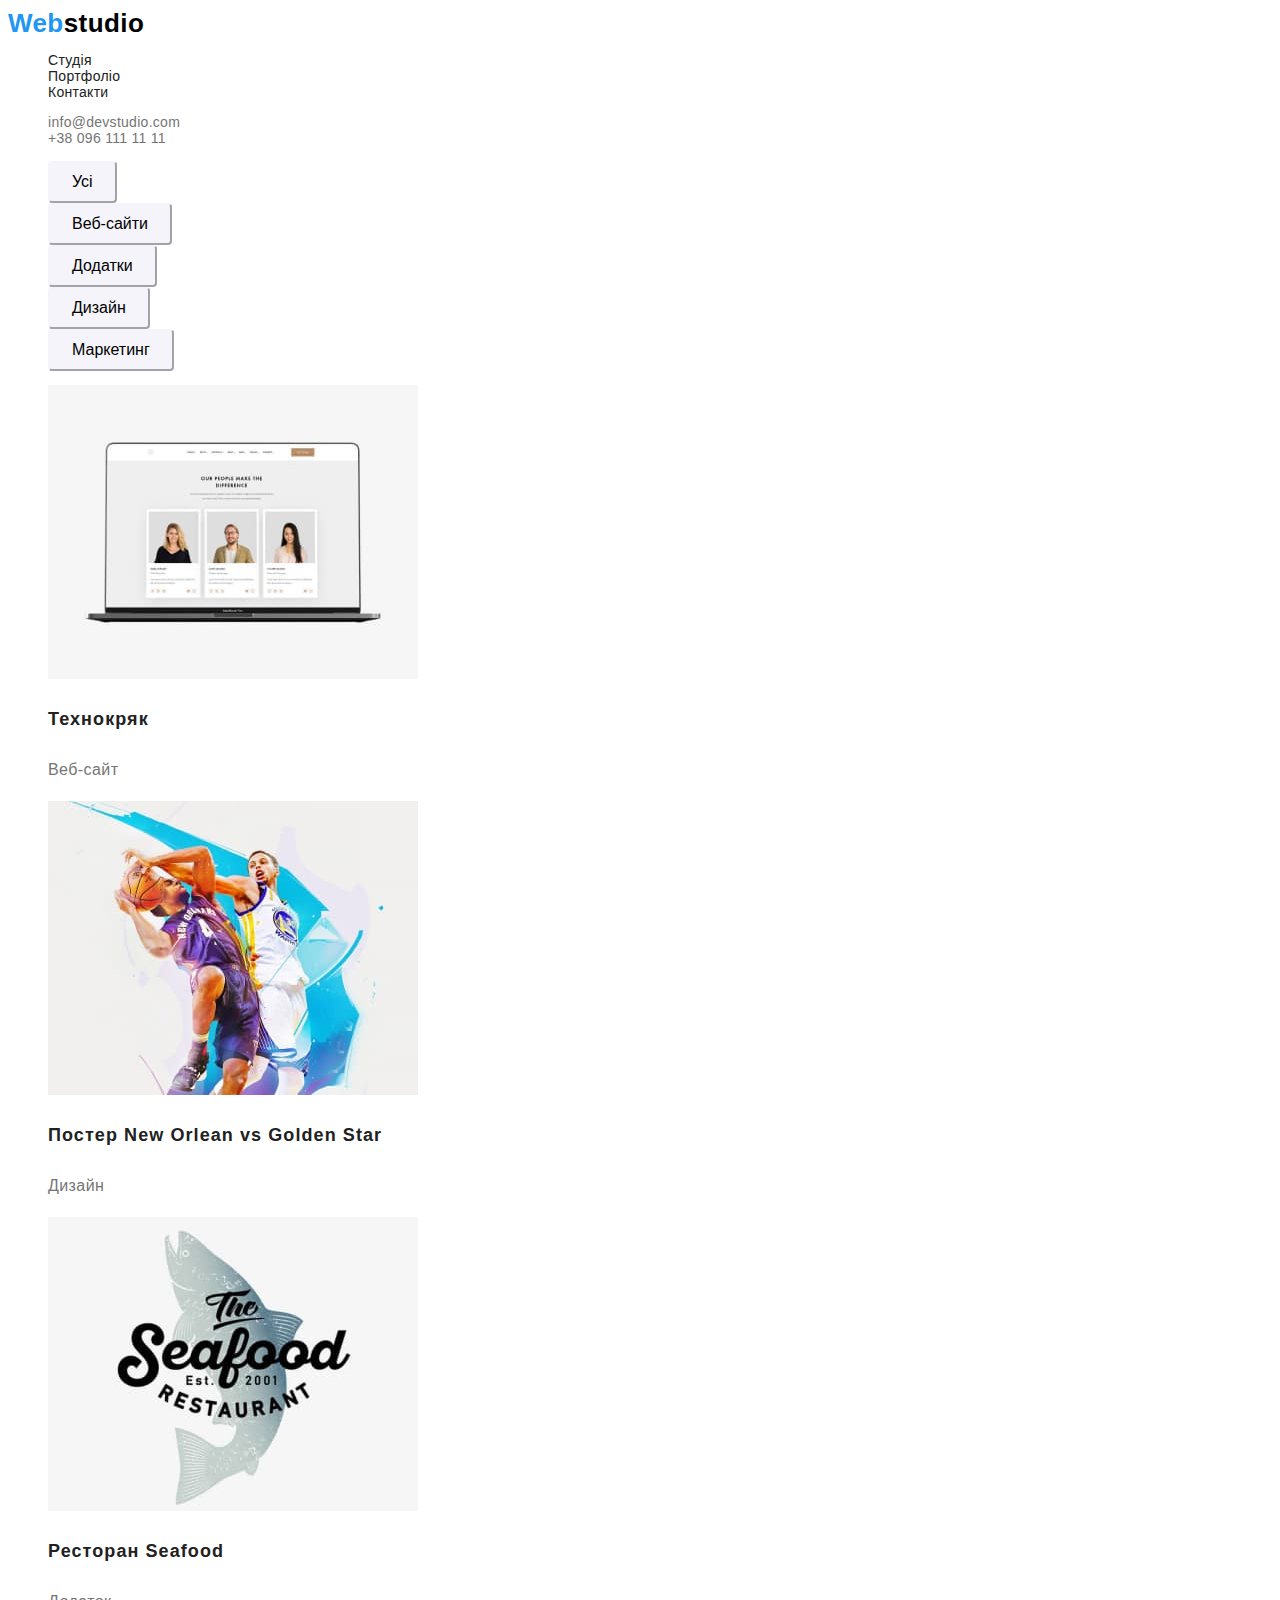
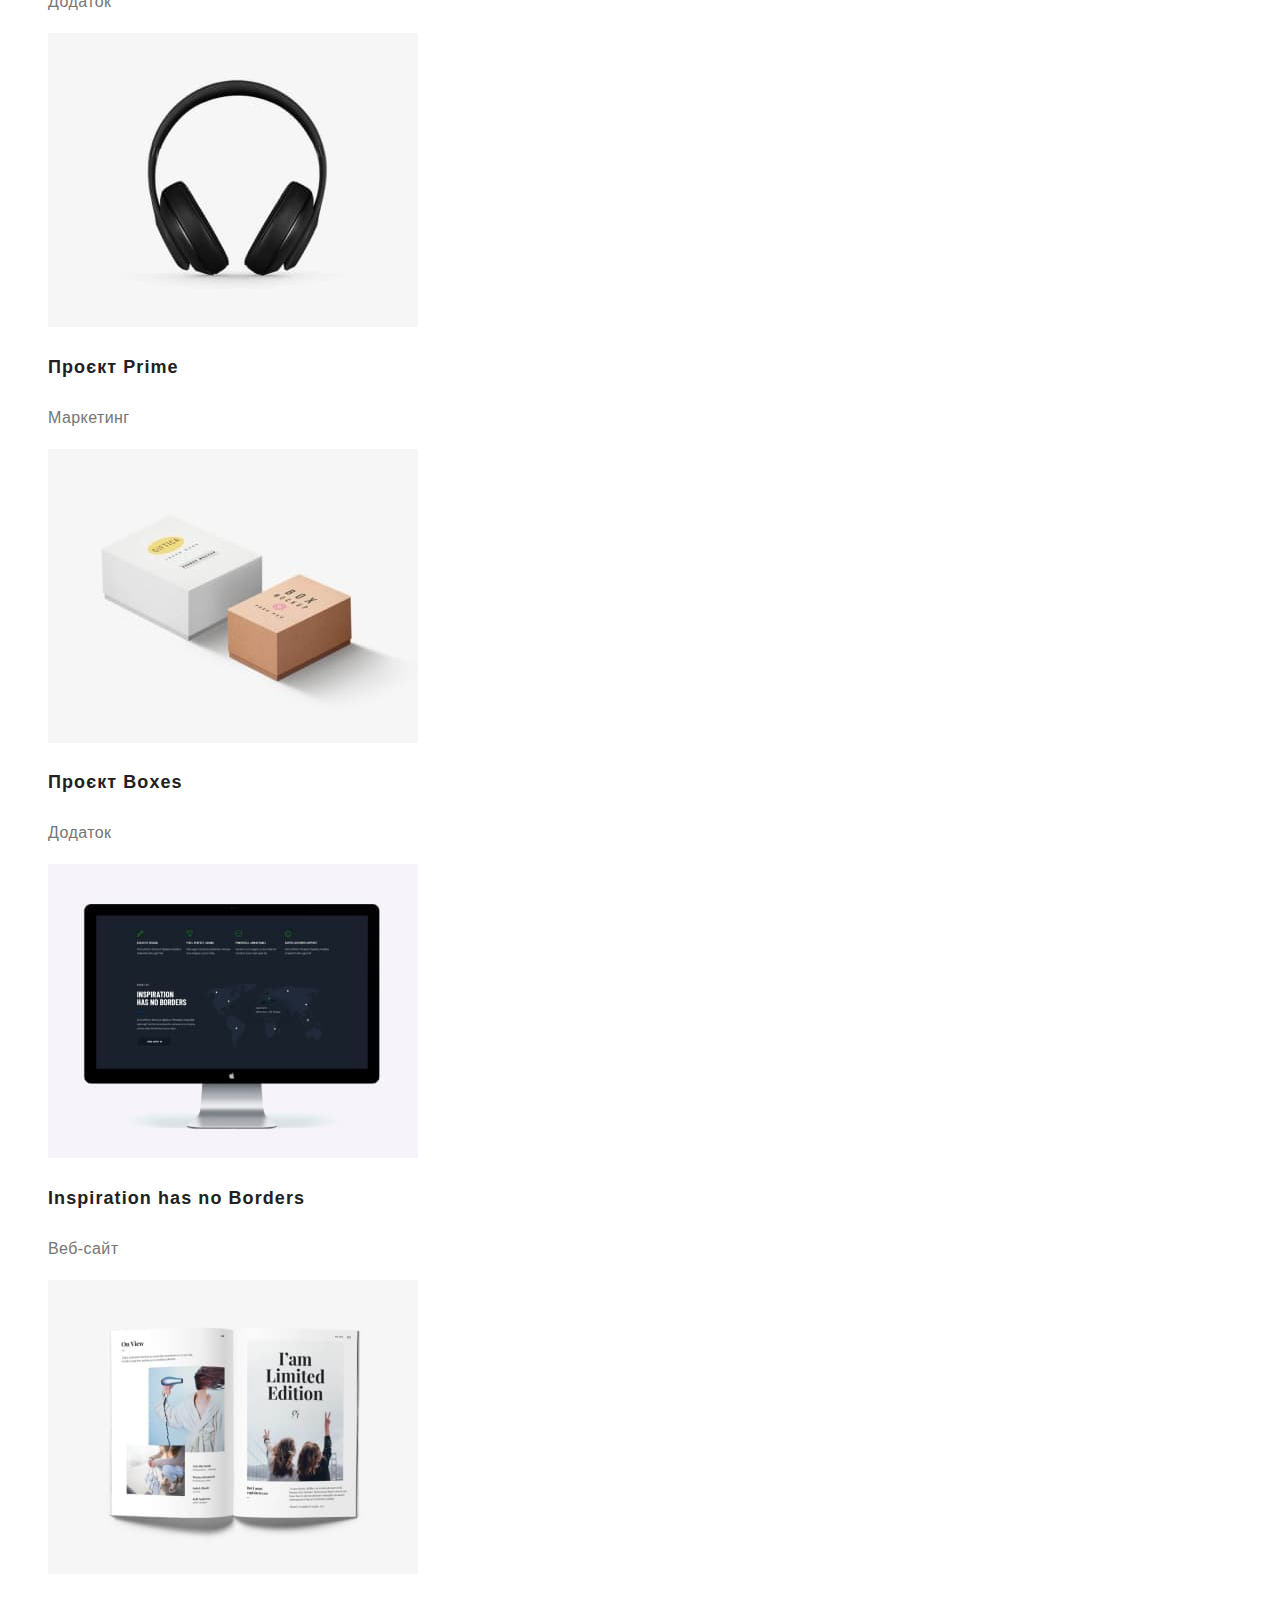
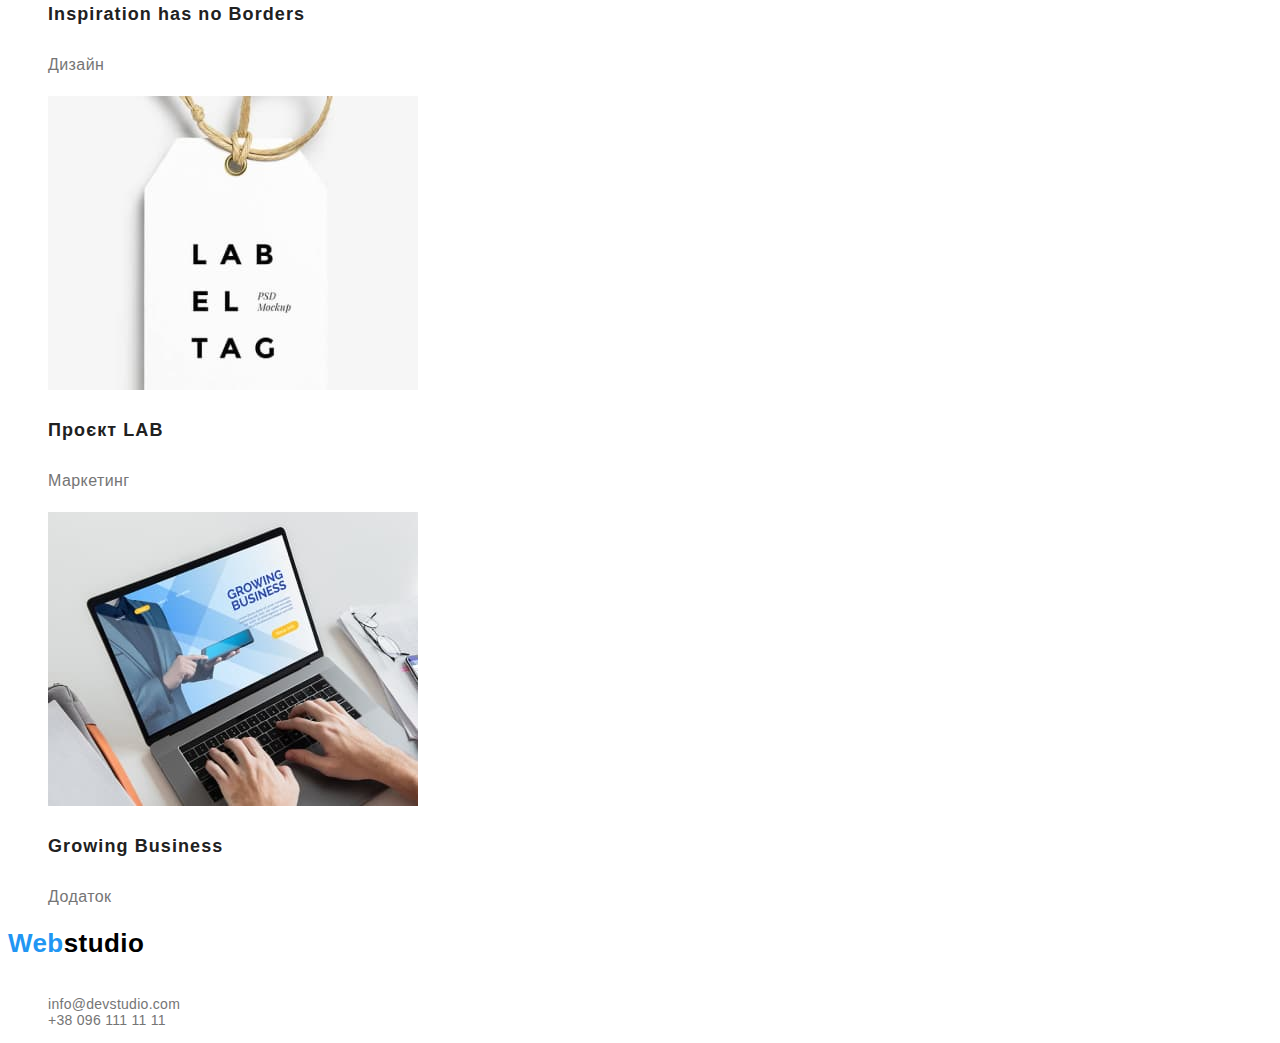
==== portfolio.html @ 286f8f5a "виправлення №2" ====
<!DOCTYPE html>
<html lang="uk">
<head>
    <meta charset="UTF-8">
    <meta http-equiv="X-UA-Compatible" content="IE=edge">
    <meta name="viewport" content="width=device-width, initial-scale=1.0">
    <link rel="preconnect" href="https://fonts.googleapis.com">
    <link rel="preconnect" href="https://fonts.gstatic.com" crossorigin>
    <link rel="stylesheet" href="./css/modern-normalize.css">
    <link rel="stylesheet" href="./css/style.css">
    <title>WebStudio</title>
</head>
<body>
        <!--шапка-->
        <header class="header">
            <nav>
                <a class="logo" href="./index.html">Web<span>studio</span></a>
            <ul>
                <li><a class="nav-link"  href="./index.html">Студія</a></li>
                <li><a class="nav-link" href="./portfolio.html">Портфоліо</a></li>
                <li><a class="nav-link" href="#">Контакти</a></li>
            </ul>
                <ul>
                    <li><a class="contact-link" href="mailto:info@devstudio.com">info@devstudio.com</a></li>
                    <li><a class="contact-link" href="tel:+380961111111">+38 096 111 11 11</a></li> 
                </ul>
            </nav>
        </header>
        <!--основна частина-->
        <main>
            <section>
                <h2 style="display: none">кнопки</h2>
                <ul>
                    <li> <button class="item-btn total-but" type="button">Усі</button></li>
                    <li> <button class="item-btn" type="button">Веб-сайти</button></li>
                    <li> <button class="item-btn" type="button">Додатки</button></li>
                    <li> <button class="item-btn" type="button">Дизайн</button></li>
                    <li> <button class="item-btn" type="button">Маркетинг</button></li>
                </ul>
            </section>   
            <section>
                <h2 style="display: none">проекти</h2>
                <ul>                
                    <li><img src="./images/img-technokrak.jpg" alt="включений ноутбук" width="370">
                        <h3 class="project-title">Технокряк</h3>
                        <p class="project-type">Веб-сайт</p>
                    </li>
                        
                    <li><img src="./images/img-poster_NO.jpg" alt="гра в басткетбол" width="370">
                        <h3 class="project-title">Постер New Orlean vs Golden Star</h3>
                        <p class="project-type">Дизайн</p>
                    </li>
    
                    <li><img src="./images/img-seafood.jpg" alt="логотип з рибою" width="370">
                        <h3 class="project-title">Ресторан Seafood</h3>
                        <p class="project-type">Додаток</p>
                    </li>
    
                    <li><img src="./images/img-prime.jpg" alt="фото навушників" width="370">
                        <h3 class="project-title">Проєкт Prime</h3>
                        <p class="project-type">Маркетинг</p>
                    </li>

                    <li><img src="./images/img-boxes.jpg" alt="картонні коробочки" width="370">
                        <h3 class="project-title">Проєкт Boxes</h3>
                        <p class="project-type">Додаток</p>
                    </li>
                    <li><img src="./images/img-inspiration.jpg" alt="монітор" width="370">
                        <h3 class="project-title">Inspiration has no Borders</h3>
                        <p class="project-type">Веб-сайт</p>
                    </li>
                    <li><img src="./images/img-limited_edition.jpg" alt="відкрита книга" width="370">
                        <h3 class="project-title">Inspiration has no Borders</h3>
                        <p class="project-type">Дизайн</p>
                    </li>
                    <li><img src="./images/img-LAB.jpg" alt="бейджік-бірка" width="370">
                        <h3 class="project-title">Проєкт LAB</h3>
                        <p class="project-type">Маркетинг</p>
                    </li>
                    <li><img src="./images/img-growing_business.jpg" alt="робота на ноутбукі" width="370">
                        <h3 class="project-title">Growing Business</h3>
                        <p class="project-type">Додаток</p>
                    </li>
                </ul>
            </section>
        </main>
        <!--футер-->
        <footer>
            <a class="logo" href="./index.html">Web<span>studio</span></a>
            <address class="address">м. Київ, пр-т Лесі Українки, 26</address>
            <ul>
                <li><a class="contact-link" href="mailto:info@devstudio.com">info@devstudio.com</a></li>
                <li><a class="contact-link" href="tel:+380961111111">+38 096 111 11 11</a></li>
            </ul>
            
        </footer>
</body>
</html>
---- css/style.css ----
:root {
    --main-color: #212121;
    --second-color: #ffffff;
    --one-color: #000000;
    --two-color:  #757575;
    --three-color: #F5F4FA;
    --main-btn-color: #2196F3;
} 

body {
    font-family: 'Roboto', sans-serif;
    font-style: normal;
    font-weight: 400;
    font-size: 14px;
    line-height: 1.14;
    color: var(--main-color);
    background-color: var(--second-color);
    letter-spacing: 0.03em;
}
  
a {
    text-decoration: none;
    color:inherit;
}
  
ul {
    list-style: none;
}
  
  
button {
    cursor: pointer;
}



.logo {
    font-family: 'Raleway', sans-serif;
    font-weight: 700;
    font-size: 26px;
    line-height: 1.19;
    color: var(--main-btn-color);
}

.logo > span {
    color: var(--one-color);
}
  
.nav-link {
    font-weight: 500;
    letter-spacing: 0.02em;
}
.nav-link:hover {
    color: var(--main-btn-color);
}


.contact-link {
    font-weight: 500;
    letter-spacing: 0.02em;
    color: var(--two-color);
}

.contact-link:hover, .contact-link:focus {
    color: var(--main-btn-color);
}

.hero-title {
    font-weight: 900;
    font-size: 44px;
    line-height: 1.36;
    text-align: center;
    letter-spacing: 0.06em;
    text-transform: uppercase;
    color: var(--second-color);
}

.hero-button {
    font-weight: 700;
    line-height: 2.14;
    letter-spacing: 0.06em;
    color: var(--second-color);
    border-color: var(--main-btn-color);
    padding: 10px 32px;
    background-color: var(--main-btn-color);
    box-shadow: 0px 4px 4px rgba(0, 0, 0, 0.15);
    border-radius: 4px;
}

.hero-button:hover, .hero-button:focus  {
    color: var(--main-btn-color);
    background-color:  var(--second-color);
    border-color: var(--main-btn-color);
}

.hero-button:active  {
    color: var(--main-btn-color);
    background-color: var(--second-color);
    border-color: var(--main-btn-color);
}


.work-title {
    font-size: 14px;
    font-weight: 700;
    text-transform: uppercase;
}

.work-text {
    line-height: 1.71;
    color: var(--two-color);
}

.team-title {
    font-weight: 700;
    font-size: 36px;
    line-height: 1.17;
}

.team-name {
    font-weight: 500;
    font-size: 16px;
    line-height: 1.19;
}
.team-position {
    font-size: 16px;
    line-height: 1.19;
    color: var(--two-color);
}

.address {
    line-height: 1.71;
    color: var(--second-color);
}


.item-btn {
    padding: 6px 22px;
    font-weight: 500;
    font-size: 16px;
    line-height: 1.625;
    background-color: var(--three-color);
    border-color: var(--three-color);
    border-radius: 4px;
}

.total-btn {
    padding: 6px 25px;
}


.item-btn:hover, .item-btn:focus {
    color: var(--second-color);
    background-color: var(--main-btn-color);
    border-color: var(--main-btn-color);
    box-shadow: 0px 3px 1px rgba(0, 0, 0, 0.1), 0px 1px 2px rgba(0, 0, 0, 0.08), 0px 2px 2px rgba(0, 0, 0, 0.12);
}

.project-title {
    font-weight: 700;
    font-size: 18px;
    line-height: 2;
    letter-spacing: 0.06em;
}

.project-type {
    font-size: 16px;
    line-height: 1.875;
    color: var(--two-color);
}
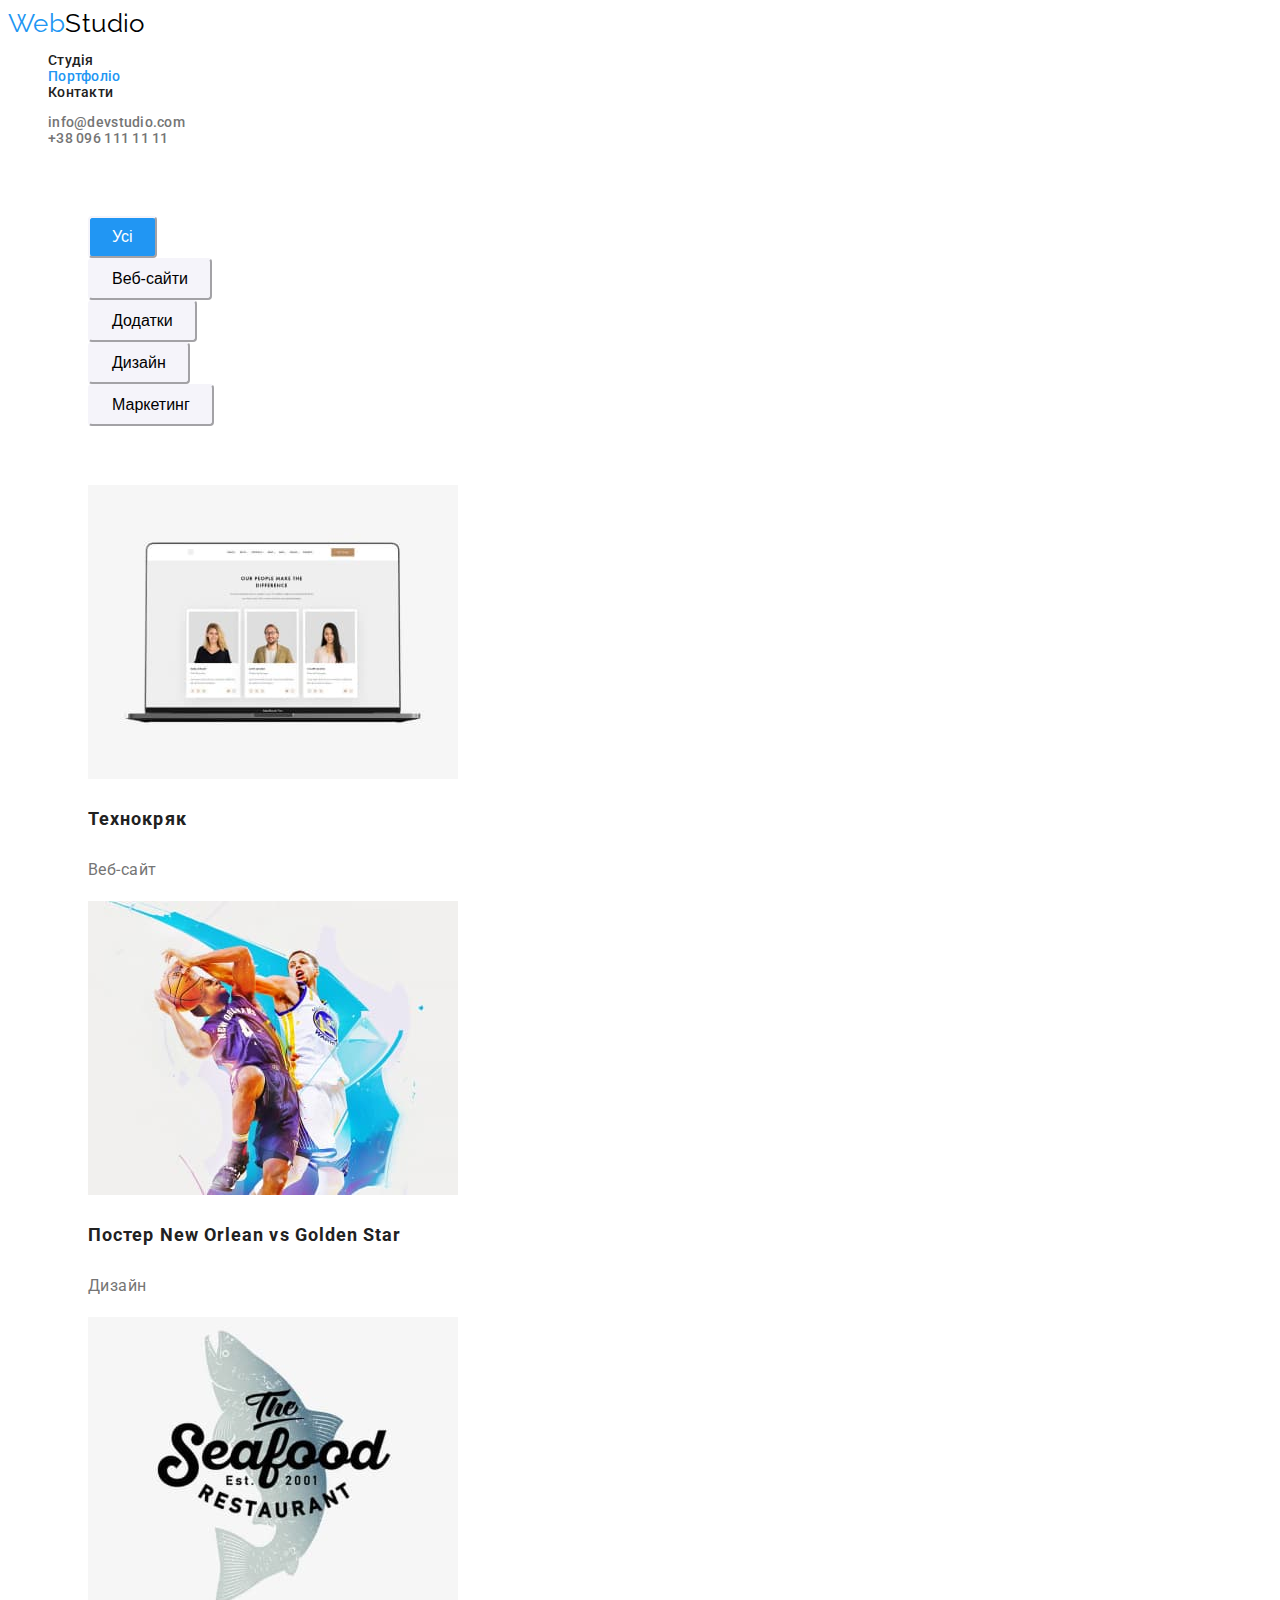
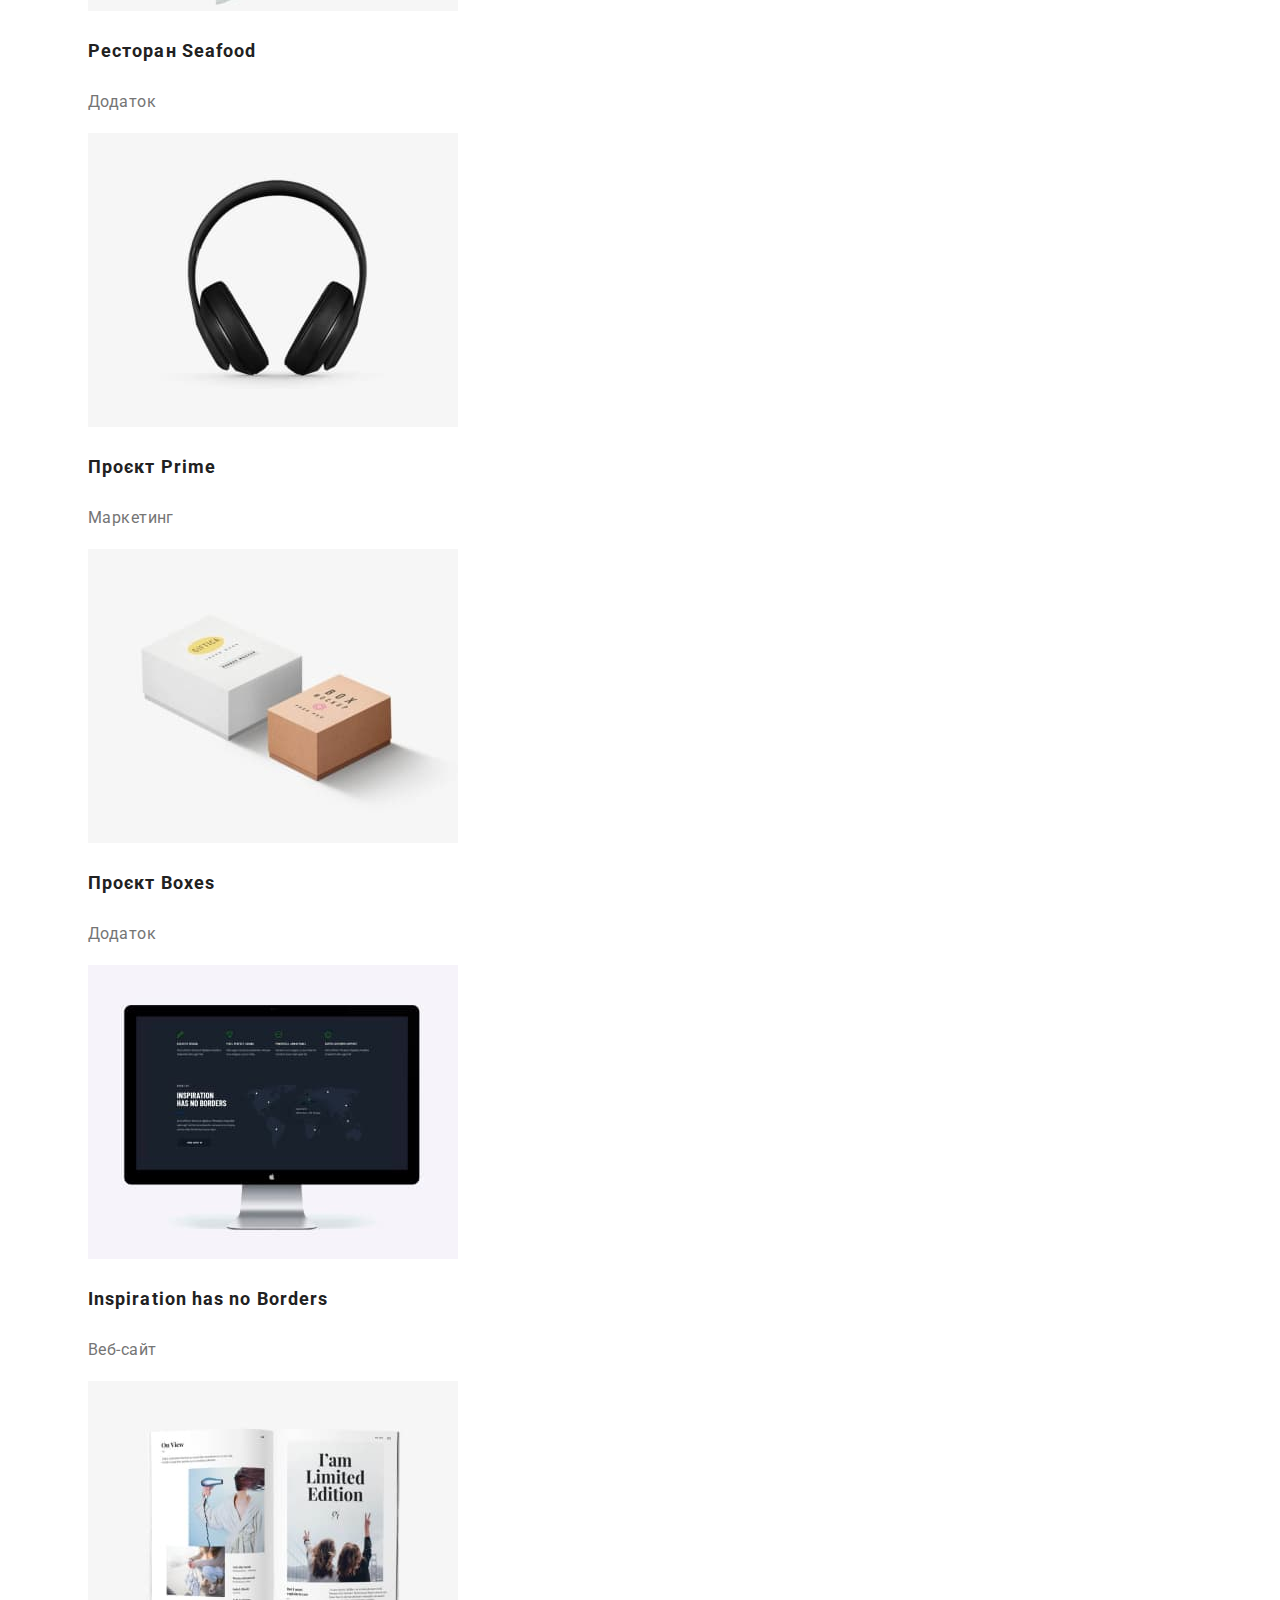
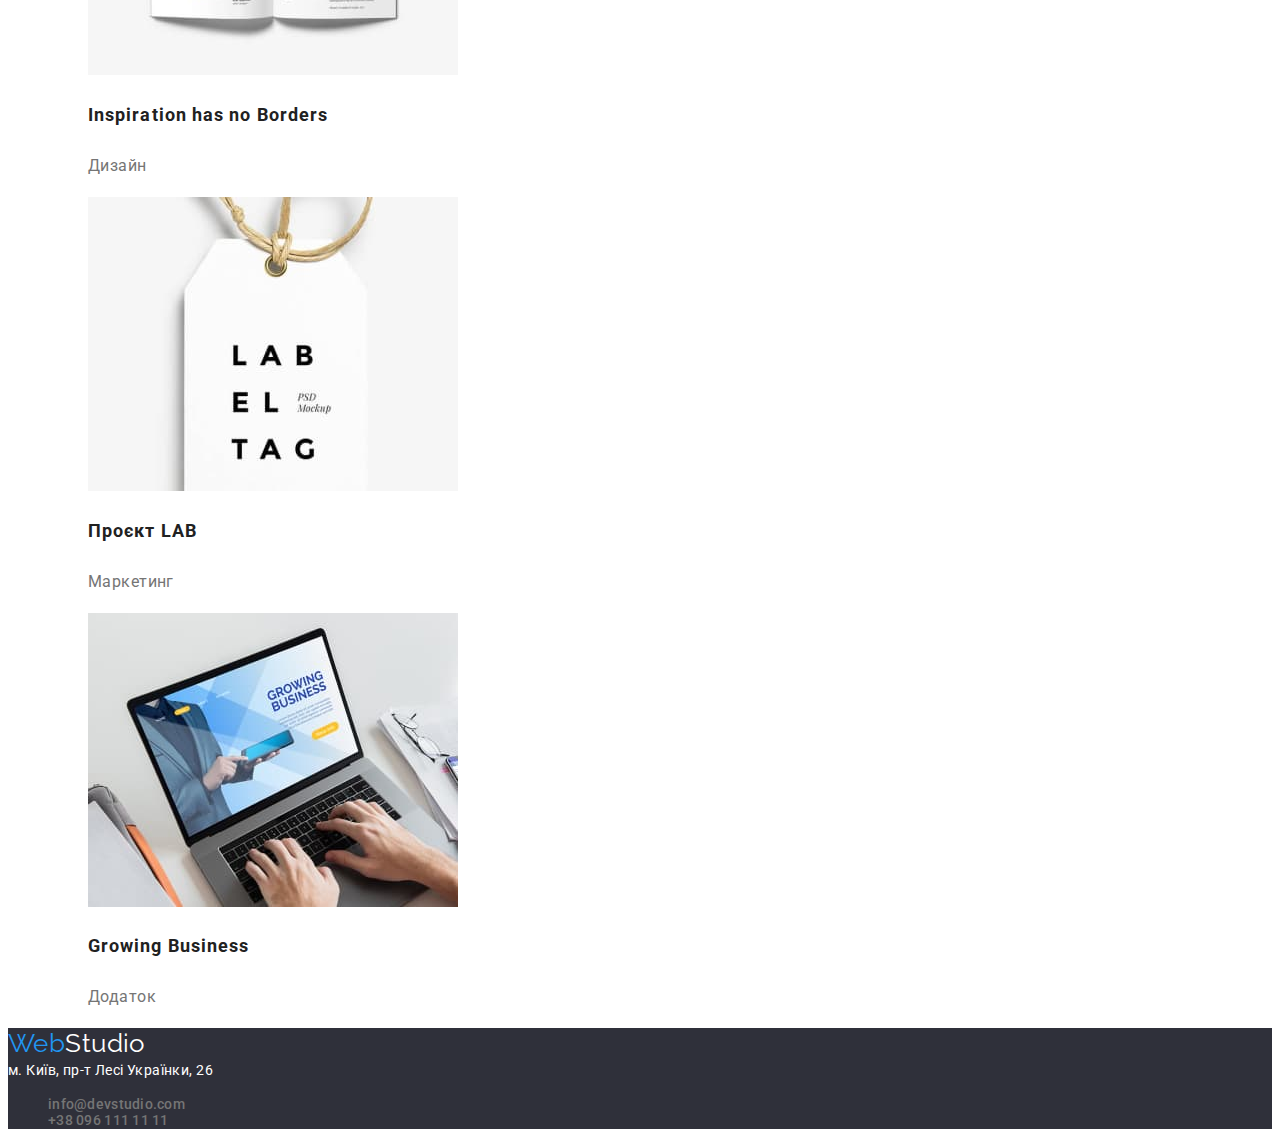
==== commit a1a952d7: "Склонуй репозиторій і скопіюй  файли попередні." ====
--- a/portfolio.html
+++ b/portfolio.html
@@ -4,9 +4,7 @@
     <meta charset="UTF-8">
     <meta http-equiv="X-UA-Compatible" content="IE=edge">
     <meta name="viewport" content="width=device-width, initial-scale=1.0">
-    <link rel="preconnect" href="https://fonts.googleapis.com">
-    <link rel="preconnect" href="https://fonts.gstatic.com" crossorigin>
-    <link rel="stylesheet" href="./css/modern-normalize.css">
+    <link href="https://fonts.googleapis.com/css2?family=Raleway:wght@700&family=Roboto:wght@400;500;700;900&display=swap" rel="stylesheet">
     <link rel="stylesheet" href="./css/style.css">
     <title>WebStudio</title>
 </head>
@@ -14,10 +12,10 @@
         <!--шапка-->
         <header class="header">
             <nav>
-                <a class="logo" href="./index.html">Web<span>studio</span></a>
+                <a class="logo" href="./index.html">Web<span>Studio</span></a>
             <ul>
                 <li><a class="nav-link"  href="./index.html">Студія</a></li>
-                <li><a class="nav-link" href="./portfolio.html">Портфоліо</a></li>
+                <li><a class="nav-link current" href="./portfolio.html">Портфоліо</a></li>
                 <li><a class="nav-link" href="#">Контакти</a></li>
             </ul>
                 <ul>
@@ -28,65 +26,74 @@
         </header>
         <!--основна частина-->
         <main>
-            <section>
-                <h2 style="display: none">кнопки</h2>
+            <section class="">
                 <ul>
-                    <li> <button class="item-btn total-but" type="button">Усі</button></li>
-                    <li> <button class="item-btn" type="button">Веб-сайти</button></li>
-                    <li> <button class="item-btn" type="button">Додатки</button></li>
-                    <li> <button class="item-btn" type="button">Дизайн</button></li>
-                    <li> <button class="item-btn" type="button">Маркетинг</button></li>
+                    <li>
+                        <h1 class="visually-hidden">кнопки</h1>
+                        <ul>
+                            <li> <button class="item-btn total-but current-btn"  type="button">Усі</button></li>
+                            <li> <button class="item-btn" type="button">Веб-сайти</button></li>
+                            <li> <button class="item-btn" type="button">Додатки</button></li>
+                            <li> <button class="item-btn" type="button">Дизайн</button></li>
+                            <li> <button class="item-btn" type="button">Маркетинг</button></li>
+                        </ul>
+                    </li>
+                    <li>
+                        <h2 class="visually-hidden">проекти</h2>
+                        <ul>                
+                            <li><img src="./images/img-technokrak.jpg" alt="включений ноутбук" width="370">
+                                <h3 class="project-title">Технокряк</h3>
+                                <p class="project-type">Веб-сайт</p>
+                            </li>
+                                
+                            <li><img src="./images/img-poster_NO.jpg" alt="гра в басткетбол" width="370">
+                                <h3 class="project-title">Постер New Orlean vs Golden Star</h3>
+                                <p class="project-type">Дизайн</p>
+                            </li>
+            
+                            <li><img src="./images/img-seafood.jpg" alt="логотип з рибою" width="370">
+                                <h3 class="project-title">Ресторан Seafood</h3>
+                                <p class="project-type">Додаток</p>
+                            </li>
+            
+                            <li><img src="./images/img-prime.jpg" alt="фото навушників" width="370">
+                                <h3 class="project-title">Проєкт Prime</h3>
+                                <p class="project-type">Маркетинг</p>
+                            </li>
+
+                            <li><img src="./images/img-boxes.jpg" alt="картонні коробочки" width="370">
+                                <h3 class="project-title">Проєкт Boxes</h3>
+                                <p class="project-type">Додаток</p>
+                            </li>
+                            <li><img src="./images/img-inspiration.jpg" alt="монітор" width="370">
+                                <h3 class="project-title">Inspiration has no Borders</h3>
+                                <p class="project-type">Веб-сайт</p>
+                            </li>
+                            <li><img src="./images/img-limited_edition.jpg" alt="відкрита книга" width="370">
+                                <h3 class="project-title">Inspiration has no Borders</h3>
+                                <p class="project-type">Дизайн</p>
+                            </li>
+                            <li><img src="./images/img-LAB.jpg" alt="бейджік-бірка" width="370">
+                                <h3 class="project-title">Проєкт LAB</h3>
+                                <p class="project-type">Маркетинг</p>
+                            </li>
+                            <li><img src="./images/img-growing_business.jpg" alt="робота на ноутбукі" width="370">
+                                <h3 class="project-title">Growing Business</h3>
+                                <p class="project-type">Додаток</p>
+                            </li>
+                        </ul>
+                    </li>
                 </ul>
+                
+                
             </section>   
             <section>
-                <h2 style="display: none">проекти</h2>
-                <ul>                
-                    <li><img src="./images/img-technokrak.jpg" alt="включений ноутбук" width="370">
-                        <h3 class="project-title">Технокряк</h3>
-                        <p class="project-type">Веб-сайт</p>
-                    </li>
-                        
-                    <li><img src="./images/img-poster_NO.jpg" alt="гра в басткетбол" width="370">
-                        <h3 class="project-title">Постер New Orlean vs Golden Star</h3>
-                        <p class="project-type">Дизайн</p>
-                    </li>
-    
-                    <li><img src="./images/img-seafood.jpg" alt="логотип з рибою" width="370">
-                        <h3 class="project-title">Ресторан Seafood</h3>
-                        <p class="project-type">Додаток</p>
-                    </li>
-    
-                    <li><img src="./images/img-prime.jpg" alt="фото навушників" width="370">
-                        <h3 class="project-title">Проєкт Prime</h3>
-                        <p class="project-type">Маркетинг</p>
-                    </li>
-
-                    <li><img src="./images/img-boxes.jpg" alt="картонні коробочки" width="370">
-                        <h3 class="project-title">Проєкт Boxes</h3>
-                        <p class="project-type">Додаток</p>
-                    </li>
-                    <li><img src="./images/img-inspiration.jpg" alt="монітор" width="370">
-                        <h3 class="project-title">Inspiration has no Borders</h3>
-                        <p class="project-type">Веб-сайт</p>
-                    </li>
-                    <li><img src="./images/img-limited_edition.jpg" alt="відкрита книга" width="370">
-                        <h3 class="project-title">Inspiration has no Borders</h3>
-                        <p class="project-type">Дизайн</p>
-                    </li>
-                    <li><img src="./images/img-LAB.jpg" alt="бейджік-бірка" width="370">
-                        <h3 class="project-title">Проєкт LAB</h3>
-                        <p class="project-type">Маркетинг</p>
-                    </li>
-                    <li><img src="./images/img-growing_business.jpg" alt="робота на ноутбукі" width="370">
-                        <h3 class="project-title">Growing Business</h3>
-                        <p class="project-type">Додаток</p>
-                    </li>
-                </ul>
+                
             </section>
         </main>
         <!--футер-->
-        <footer>
-            <a class="logo" href="./index.html">Web<span>studio</span></a>
+        <footer class="footer">
+            <a class="logo-footer" href="./index.html">Web<span>Studio</span></a>
             <address class="address">м. Київ, пр-т Лесі Українки, 26</address>
             <ul>
                 <li><a class="contact-link" href="mailto:info@devstudio.com">info@devstudio.com</a></li>
--- a/css/style.css
+++ b/css/style.css
@@ -5,12 +5,11 @@
     --two-color:  #757575;
     --three-color: #F5F4FA;
     --main-btn-color: #2196F3;
+    --main-bg-color: #2F303A;
 } 
 
 body {
     font-family: 'Roboto', sans-serif;
-    font-style: normal;
-    font-weight: 400;
     font-size: 14px;
     line-height: 1.14;
     color: var(--main-color);
@@ -36,7 +35,6 @@
 
 .logo {
     font-family: 'Raleway', sans-serif;
-    font-weight: 700;
     font-size: 26px;
     line-height: 1.19;
     color: var(--main-btn-color);
@@ -48,6 +46,7 @@
   
 .nav-link {
     font-weight: 500;
+    line-height: 1.14;
     letter-spacing: 0.02em;
 }
 .nav-link:hover {
@@ -57,12 +56,21 @@
 
 .contact-link {
     font-weight: 500;
+    line-height: 1.14;
     letter-spacing: 0.02em;
     color: var(--two-color);
 }
 
 .contact-link:hover, .contact-link:focus {
     color: var(--main-btn-color);
+}
+
+.current {
+    color: var(--main-btn-color);
+}
+
+.hero {
+    background-color: var(--main-bg-color);
 }
 
 .hero-title {
@@ -99,10 +107,13 @@
     border-color: var(--main-btn-color);
 }
 
+.visually-hidden {
+    visibility: hidden;
+}
+
 
 .work-title {
     font-size: 14px;
-    font-weight: 700;
     text-transform: uppercase;
 }
 
@@ -111,8 +122,7 @@
     color: var(--two-color);
 }
 
-.team-title {
-    font-weight: 700;
+.section-title {
     font-size: 36px;
     line-height: 1.17;
 }
@@ -130,6 +140,7 @@
 
 .address {
     line-height: 1.71;
+    font-style: normal;
     color: var(--second-color);
 }
 
@@ -142,6 +153,11 @@
     background-color: var(--three-color);
     border-color: var(--three-color);
     border-radius: 4px;
+}
+
+.current-btn {
+    color: var(--second-color);
+    background-color: var(--main-btn-color);
 }
 
 .total-btn {
@@ -167,4 +183,19 @@
     font-size: 16px;
     line-height: 1.875;
     color: var(--two-color);
-}+}
+
+.footer {
+    background-color: var(--main-bg-color);
+}
+
+.logo-footer {
+    font-family: 'Raleway', sans-serif;
+    font-size: 26px;
+    line-height: 1.19;
+    color: var(--main-btn-color);
+}
+
+.logo-footer > span {
+    color: var(--second-color);
+}
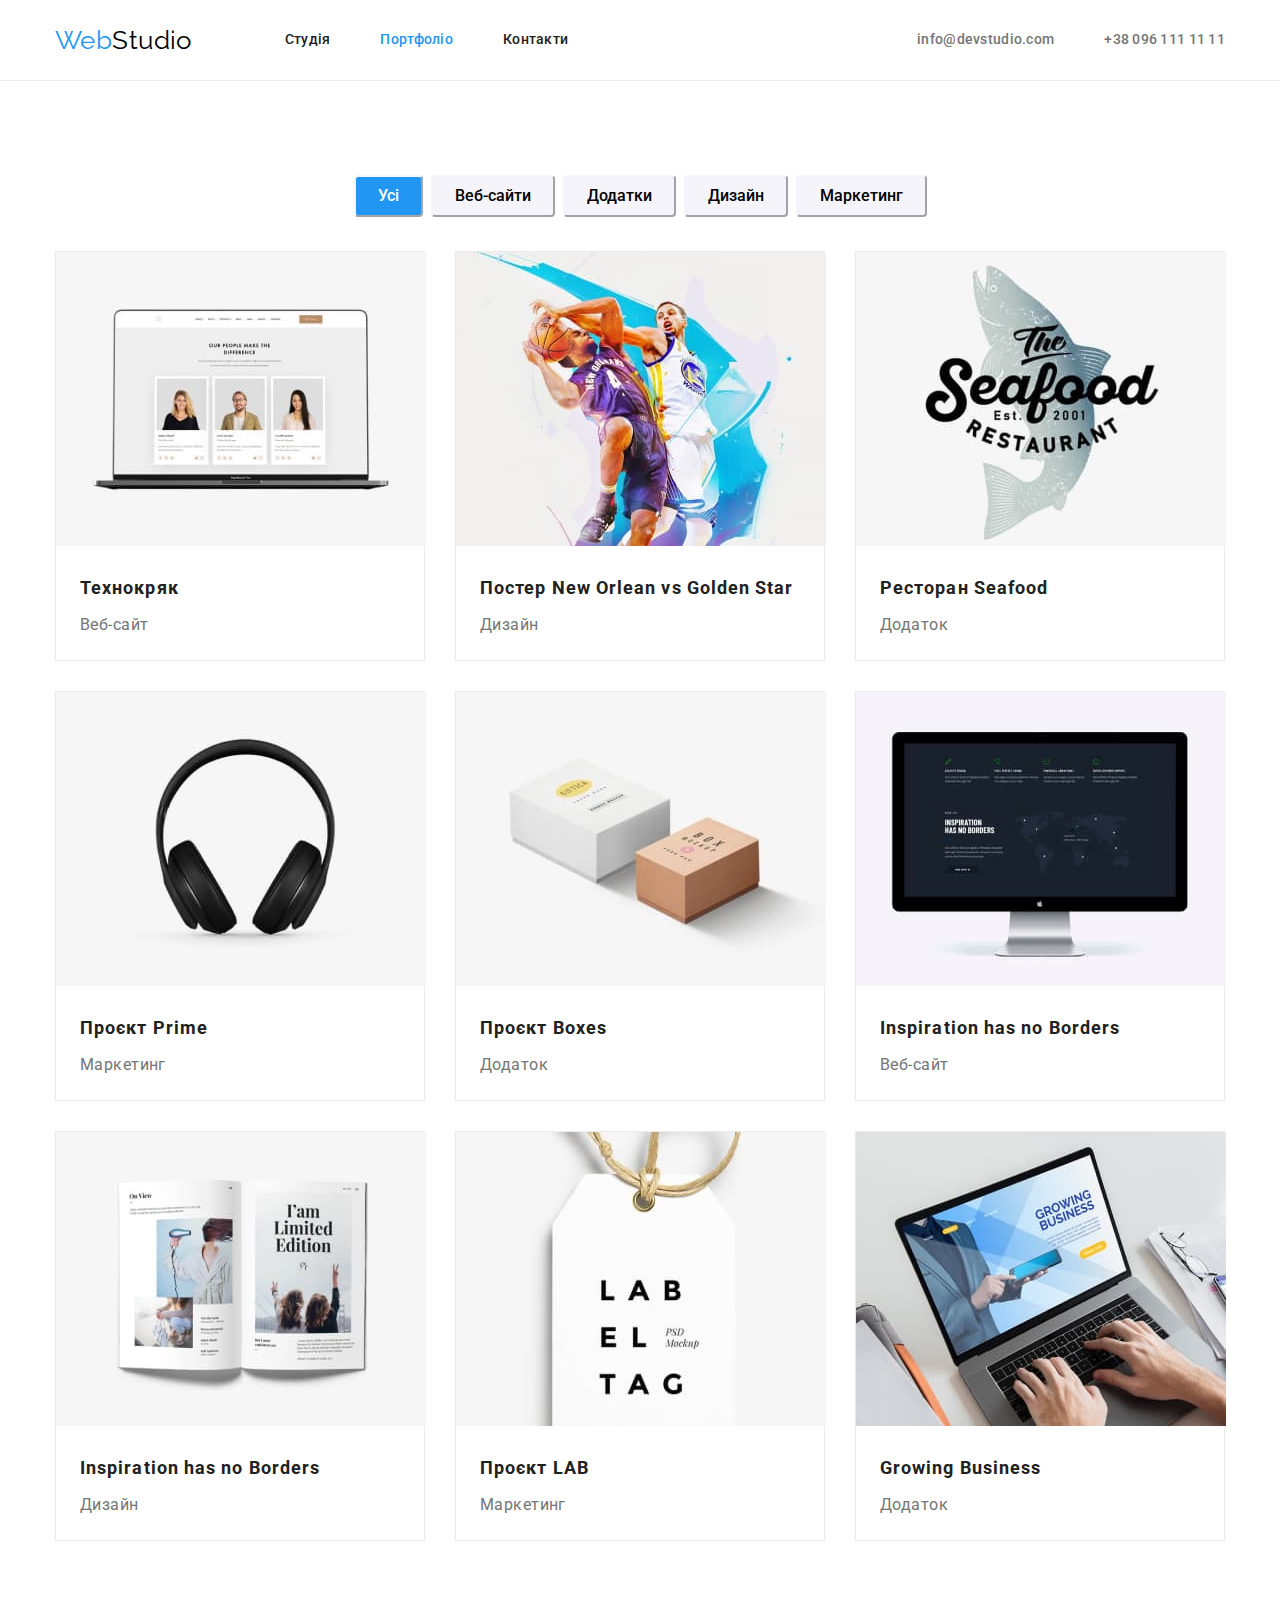
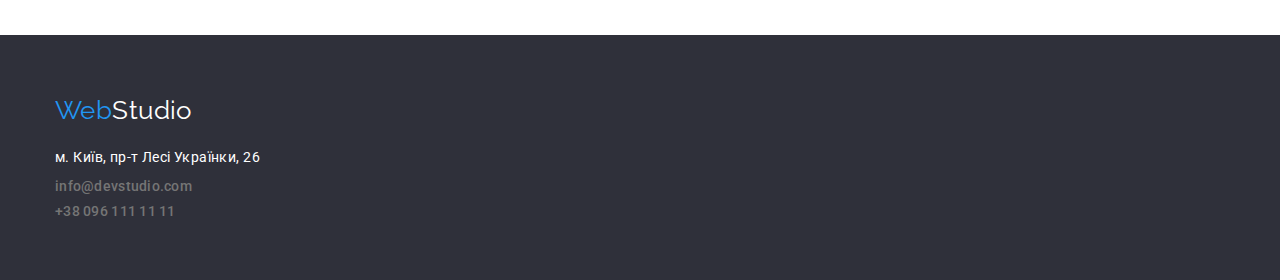
==== commit 72bf30a5: "завдання 3" ====
--- a/portfolio.html
+++ b/portfolio.html
@@ -5,32 +5,33 @@
     <meta http-equiv="X-UA-Compatible" content="IE=edge">
     <meta name="viewport" content="width=device-width, initial-scale=1.0">
     <link href="https://fonts.googleapis.com/css2?family=Raleway:wght@700&family=Roboto:wght@400;500;700;900&display=swap" rel="stylesheet">
+    <link rel="stylesheet" href="./css/modern-normalize.css">
     <link rel="stylesheet" href="./css/style.css">
     <title>WebStudio</title>
 </head>
 <body>
         <!--шапка-->
         <header class="header">
-            <nav>
+            <nav class="nav-menu container">
                 <a class="logo" href="./index.html">Web<span>Studio</span></a>
-            <ul>
-                <li><a class="nav-link"  href="./index.html">Студія</a></li>
-                <li><a class="nav-link current" href="./portfolio.html">Портфоліо</a></li>
-                <li><a class="nav-link" href="#">Контакти</a></li>
-            </ul>
-                <ul>
-                    <li><a class="contact-link" href="mailto:info@devstudio.com">info@devstudio.com</a></li>
-                    <li><a class="contact-link" href="tel:+380961111111">+38 096 111 11 11</a></li> 
+                <ul class="nav-links">
+                    <li class="item"><a class="nav-link"  href="./index.html">Студія</a></li>
+                    <li class="item"><a class="nav-link current" href="./portfolio.html">Портфоліо</a></li>
+                    <li class="item"><a class="nav-link" href="#">Контакти</a></li>
+                </ul>
+                <ul class="contact-links">
+                    <li class="item"><a class="contact-link" href="mailto:info@devstudio.com">info@devstudio.com</a></li>
+                    <li class="item"><a class="contact-link" href="tel:+380961111111">+38 096 111 11 11</a></li> 
                 </ul>
             </nav>
         </header>
         <!--основна частина-->
         <main>
-            <section class="">
-                <ul>
+            <section class="projects">
+                <ul class="container">
                     <li>
                         <h1 class="visually-hidden">кнопки</h1>
-                        <ul>
+                        <ul class="projects-btn">
                             <li> <button class="item-btn total-but current-btn"  type="button">Усі</button></li>
                             <li> <button class="item-btn" type="button">Веб-сайти</button></li>
                             <li> <button class="item-btn" type="button">Додатки</button></li>
@@ -40,44 +41,44 @@
                     </li>
                     <li>
                         <h2 class="visually-hidden">проекти</h2>
-                        <ul>                
-                            <li><img src="./images/img-technokrak.jpg" alt="включений ноутбук" width="370">
+                        <ul class="project-cards">                
+                            <li class="project-card"><img src="./images/img-technokrak.jpg" alt="включений ноутбук" width="370">
                                 <h3 class="project-title">Технокряк</h3>
                                 <p class="project-type">Веб-сайт</p>
                             </li>
                                 
-                            <li><img src="./images/img-poster_NO.jpg" alt="гра в басткетбол" width="370">
+                            <li class="project-card"><img src="./images/img-poster_NO.jpg" alt="гра в басткетбол" width="370">
                                 <h3 class="project-title">Постер New Orlean vs Golden Star</h3>
                                 <p class="project-type">Дизайн</p>
                             </li>
             
-                            <li><img src="./images/img-seafood.jpg" alt="логотип з рибою" width="370">
+                            <li class="project-card"><img src="./images/img-seafood.jpg" alt="логотип з рибою" width="370">
                                 <h3 class="project-title">Ресторан Seafood</h3>
                                 <p class="project-type">Додаток</p>
                             </li>
             
-                            <li><img src="./images/img-prime.jpg" alt="фото навушників" width="370">
+                            <li class="project-card"><img src="./images/img-prime.jpg" alt="фото навушників" width="370">
                                 <h3 class="project-title">Проєкт Prime</h3>
                                 <p class="project-type">Маркетинг</p>
                             </li>
 
-                            <li><img src="./images/img-boxes.jpg" alt="картонні коробочки" width="370">
+                            <li class="project-card"><img src="./images/img-boxes.jpg" alt="картонні коробочки" width="370">
                                 <h3 class="project-title">Проєкт Boxes</h3>
                                 <p class="project-type">Додаток</p>
                             </li>
-                            <li><img src="./images/img-inspiration.jpg" alt="монітор" width="370">
+                            <li class="project-card"><img src="./images/img-inspiration.jpg" alt="монітор" width="370">
                                 <h3 class="project-title">Inspiration has no Borders</h3>
                                 <p class="project-type">Веб-сайт</p>
                             </li>
-                            <li><img src="./images/img-limited_edition.jpg" alt="відкрита книга" width="370">
+                            <li class="project-card"><img src="./images/img-limited_edition.jpg" alt="відкрита книга" width="370">
                                 <h3 class="project-title">Inspiration has no Borders</h3>
                                 <p class="project-type">Дизайн</p>
                             </li>
-                            <li><img src="./images/img-LAB.jpg" alt="бейджік-бірка" width="370">
+                            <li class="project-card"><img src="./images/img-LAB.jpg" alt="бейджік-бірка" width="370">
                                 <h3 class="project-title">Проєкт LAB</h3>
                                 <p class="project-type">Маркетинг</p>
                             </li>
-                            <li><img src="./images/img-growing_business.jpg" alt="робота на ноутбукі" width="370">
+                            <li class="project-card"><img src="./images/img-growing_business.jpg" alt="робота на ноутбукі" width="370">
                                 <h3 class="project-title">Growing Business</h3>
                                 <p class="project-type">Додаток</p>
                             </li>
@@ -93,12 +94,14 @@
         </main>
         <!--футер-->
         <footer class="footer">
-            <a class="logo-footer" href="./index.html">Web<span>Studio</span></a>
-            <address class="address">м. Київ, пр-т Лесі Українки, 26</address>
-            <ul>
-                <li><a class="contact-link" href="mailto:info@devstudio.com">info@devstudio.com</a></li>
-                <li><a class="contact-link" href="tel:+380961111111">+38 096 111 11 11</a></li>
-            </ul>
+            <div class="container">
+                <a class="logo-footer" href="./index.html">Web<span>Studio</span></a>
+                <address class="address">м. Київ, пр-т Лесі Українки, 26</address>
+                <ul>
+                    <li><a class="contact-link" href="mailto:info@devstudio.com">info@devstudio.com</a></li>
+                    <li><a class="contact-link" href="tel:+380961111111">+38 096 111 11 11</a></li>
+                </ul>
+            </div>
             
         </footer>
 </body>
--- a/css/style.css
+++ b/css/style.css
@@ -4,9 +4,14 @@
     --one-color: #000000;
     --two-color:  #757575;
     --three-color: #F5F4FA;
+    --line-color: #ECECEC;
+    --line-color-second: #EEEEEE;
     --main-btn-color: #2196F3;
     --main-bg-color: #2F303A;
+
 } 
+
+/*    утіліти */
 
 body {
     font-family: 'Roboto', sans-serif;
@@ -23,21 +28,35 @@
 }
   
 ul {
+    padding: 0;
+    margin: 0;
     list-style: none;
 }
-  
+
+p, h1, h2, h3, h4, h5, h6 {
+    margin: 0;
+}  
   
 button {
     cursor: pointer;
 }
 
-
+.container {
+    width: 1200px;
+    padding-left: 15px;
+    padding-right: 15px;
+    margin-left: auto;
+    margin-right: auto;     
+}
+
+/*    header- index   */
 
 .logo {
     font-family: 'Raleway', sans-serif;
     font-size: 26px;
     line-height: 1.19;
     color: var(--main-btn-color);
+    margin-right: 93px;
 }
 
 .logo > span {
@@ -45,39 +64,77 @@
 }
   
 .nav-link {
+    display: block;
+    padding: 32px 0; 
+
     font-weight: 500;
     line-height: 1.14;
     letter-spacing: 0.02em;
 }
+
 .nav-link:hover {
     color: var(--main-btn-color);
 }
 
-
 .contact-link {
+    display: block;
+    
     font-weight: 500;
     line-height: 1.14;
     letter-spacing: 0.02em;
     color: var(--two-color);
+
+}
+
+.nav-links .item:not(:last-child),
+.contact-links .item:not(:last-child) {
+    margin-right: 50px;
 }
 
 .contact-link:hover, .contact-link:focus {
     color: var(--main-btn-color);
 }
 
+.header {
+    border-bottom: 1px solid var(--line-color);
+}
+
+.nav-menu {
+    display: flex;
+    align-items: center;    
+}
+
+.nav-links {
+    display: flex;
+    
+}
+
+.contact-links {
+    display: flex;
+    margin-left: auto;
+}
+
 .current {
     color: var(--main-btn-color);
 }
+
+/*   main - sections*/
 
 .hero {
     background-color: var(--main-bg-color);
+    padding: 200px 0;
+    text-align: center;
 }
 
 .hero-title {
+    margin-left: auto;
+    margin-right: auto;
+    margin-bottom: 30px;
+    width: 696px;
+    
     font-weight: 900;
     font-size: 44px;
     line-height: 1.36;
-    text-align: center;
     letter-spacing: 0.06em;
     text-transform: uppercase;
     color: var(--second-color);
@@ -108,11 +165,40 @@
 }
 
 .visually-hidden {
-    visibility: hidden;
-}
-
+        border: 0;
+        clip: rect(0 0 0 0);
+        height: 1px;
+        margin: -1px;
+        overflow: hidden;
+        padding: 0;
+        position: absolute;
+        width: 1px;
+}
+
+
+ /*   section  work */
+
+.work {
+    background-color: var(--second-color);
+    text-align: start;
+    padding: 94px 0;
+}
+
+.work-center {
+    display: flex;
+      
+}
+
+.work-center > li {
+    width: 270px;
+}
+
+.work-center > li:not(:last-child) {
+    margin-left: 30px;
+}
 
 .work-title {
+    margin-bottom: 10px;
     font-size: 14px;
     text-transform: uppercase;
 }
@@ -123,27 +209,106 @@
 }
 
 .section-title {
+    text-align: center;
     font-size: 36px;
     line-height: 1.17;
+    margin-bottom: 50px;
+}
+
+.work-images {
+    display: flex;
+}
+
+.work-images > li:not(:last-child) {
+    margin-right: 30px;
+    margin-bottom: 94px;
+}
+
+/*   section- team  */
+
+.team {
+    background-color: var(--three-color);
+    padding: 94px 0;
+}
+
+.team-cards {
+    display: flex;
+}
+
+.team-cards > li {
+    padding-bottom: 30px;
+
+    text-align: center;
+    width: 270px;
+    background-color: var(--second-color);
+    box-shadow: 0px 1px 3px rgba(0, 0, 0, 0.12), 0px 1px 1px rgba(0, 0, 0, 0.14), 0px 2px 1px rgba(0, 0, 0, 0.2);
+    border-radius: 0px 0px 4px 4px;
+
+}
+
+.team-cards > li:not(:last-child) {
+    margin-right: 30px;
 }
 
 .team-name {
+    margin-top: 30px;
     font-weight: 500;
     font-size: 16px;
     line-height: 1.19;
 }
 .team-position {
+    margin-top: 10px;
     font-size: 16px;
     line-height: 1.19;
     color: var(--two-color);
 }
 
+/*   footer  */
+
+.footer {
+    padding: 60px 0;
+    background-color: var(--main-bg-color);    
+}
+
 .address {
+    margin-top: 20px;
     line-height: 1.71;
     font-style: normal;
     color: var(--second-color);
 }
 
+.logo-footer {
+    font-family: 'Raleway', sans-serif;
+    font-size: 26px;
+    line-height: 1.19;
+    color: var(--main-btn-color);
+}
+
+.logo-footer > span {
+    color: var(--second-color);
+}
+
+.footer > .container > ul > li {
+    margin-top: 9px;    
+}
+
+
+
+/*   portfolio  - main */
+
+.projects {
+    background-color: var(--second-color);
+    padding: 94px 0;
+}
+
+.projects-btn {
+    display: flex;
+    justify-content: center;
+}
+
+.projects-btn > li:not(:last-child) {
+    margin-right: 8px;
+}
 
 .item-btn {
     padding: 6px 22px;
@@ -172,7 +337,39 @@
     box-shadow: 0px 3px 1px rgba(0, 0, 0, 0.1), 0px 1px 2px rgba(0, 0, 0, 0.08), 0px 2px 2px rgba(0, 0, 0, 0.12);
 }
 
+.project-cards {
+    display: flex;
+    flex-wrap: wrap;
+    margin-top: 34px;
+}
+
+.project-card {
+    margin-bottom: 30px;
+    margin-right: 30px;
+
+    width: 370px;
+    padding-bottom:  20px;
+    background-color: var(--second-color);
+    border: 1px solid var(--line-color);
+    
+}
+
+.project-card:nth-child(3n) {
+    margin-right: 0;
+}
+
+.project-card:nth-last-child(-n + 3) {
+    margin-bottom: 0;
+}
+
+.project-card > h3,
+.project-card > p {
+    margin-left: 24px;
+    margin-right: 24px;
+}
+
 .project-title {
+    margin-top: 20px;
     font-weight: 700;
     font-size: 18px;
     line-height: 2;
@@ -180,22 +377,10 @@
 }
 
 .project-type {
+    margin-top: 4px;
     font-size: 16px;
     line-height: 1.875;
     color: var(--two-color);
 }
 
-.footer {
-    background-color: var(--main-bg-color);
-}
-
-.logo-footer {
-    font-family: 'Raleway', sans-serif;
-    font-size: 26px;
-    line-height: 1.19;
-    color: var(--main-btn-color);
-}
-
-.logo-footer > span {
-    color: var(--second-color);
-}
+
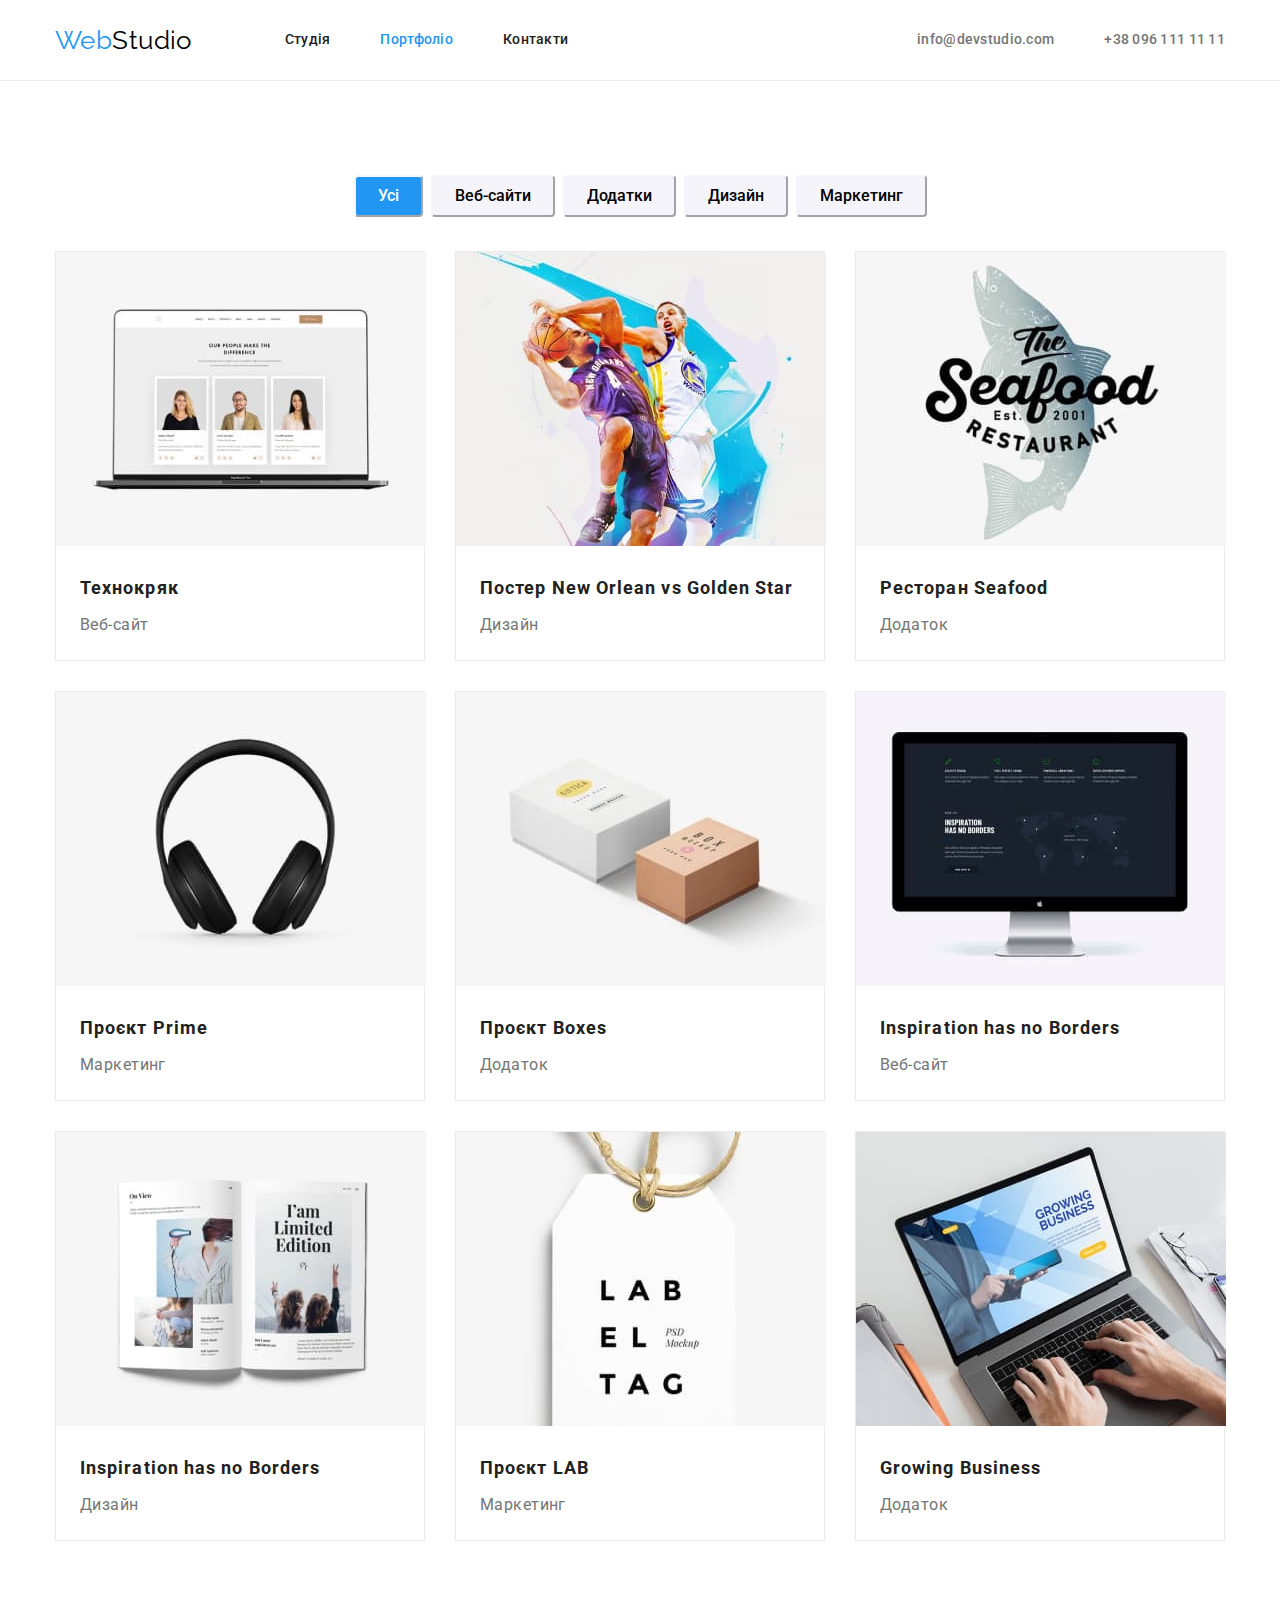
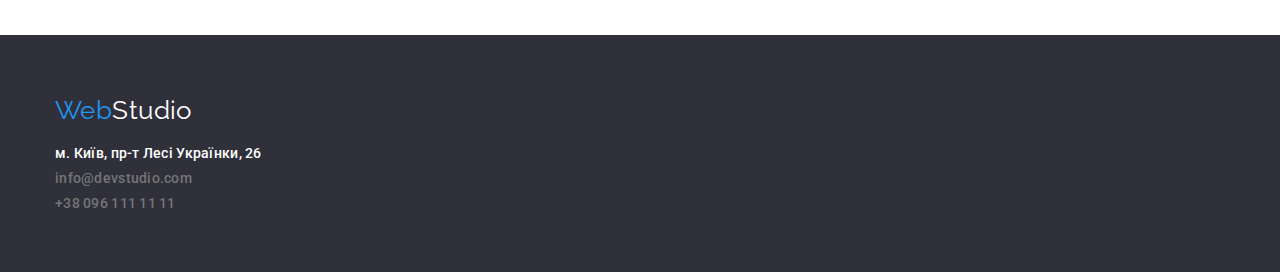
==== commit 3db7ca7d: "виправлення" ====
--- a/portfolio.html
+++ b/portfolio.html
@@ -96,11 +96,13 @@
         <footer class="footer">
             <div class="container">
                 <a class="logo-footer" href="./index.html">Web<span>Studio</span></a>
-                <address class="address">м. Київ, пр-т Лесі Українки, 26</address>
-                <ul>
-                    <li><a class="contact-link" href="mailto:info@devstudio.com">info@devstudio.com</a></li>
-                    <li><a class="contact-link" href="tel:+380961111111">+38 096 111 11 11</a></li>
-                </ul>
+                <address>
+                    <ul>
+                        <li><a class="contact-link adr-color" href="https://goo.gl/maps/jW1vsAmsS1k6WTaD8" target="_blank" rel="noopener noreferrer">м. Київ, пр-т Лесі Українки, 26</a></li>
+                        <li><a class="contact-link" href="mailto:info@devstudio.com">info@devstudio.com</a></li>
+                        <li><a class="contact-link" href="tel:+380961111111">+38 096 111 11 11</a></li>
+                    </ul>
+                </address>
             </div>
             
         </footer>
--- a/css/style.css
+++ b/css/style.css
@@ -41,6 +41,10 @@
     cursor: pointer;
 }
 
+address {
+    font-style: normal;
+}
+
 .container {
     width: 1200px;
     padding-left: 15px;
@@ -270,18 +274,21 @@
     background-color: var(--main-bg-color);    
 }
 
-.address {
+address > ul > li:first-child {
     margin-top: 20px;
-    line-height: 1.71;
-    font-style: normal;
-    color: var(--second-color);
-}
+}
+
+address > ul > li:not(:last-child) {
+    margin-bottom: 9px;
+}
+
 
 .logo-footer {
     font-family: 'Raleway', sans-serif;
     font-size: 26px;
     line-height: 1.19;
     color: var(--main-btn-color);
+    
 }
 
 .logo-footer > span {
@@ -292,7 +299,9 @@
     margin-top: 9px;    
 }
 
-
+.adr-color {
+    color: var(--second-color);
+}
 
 /*   portfolio  - main */
 
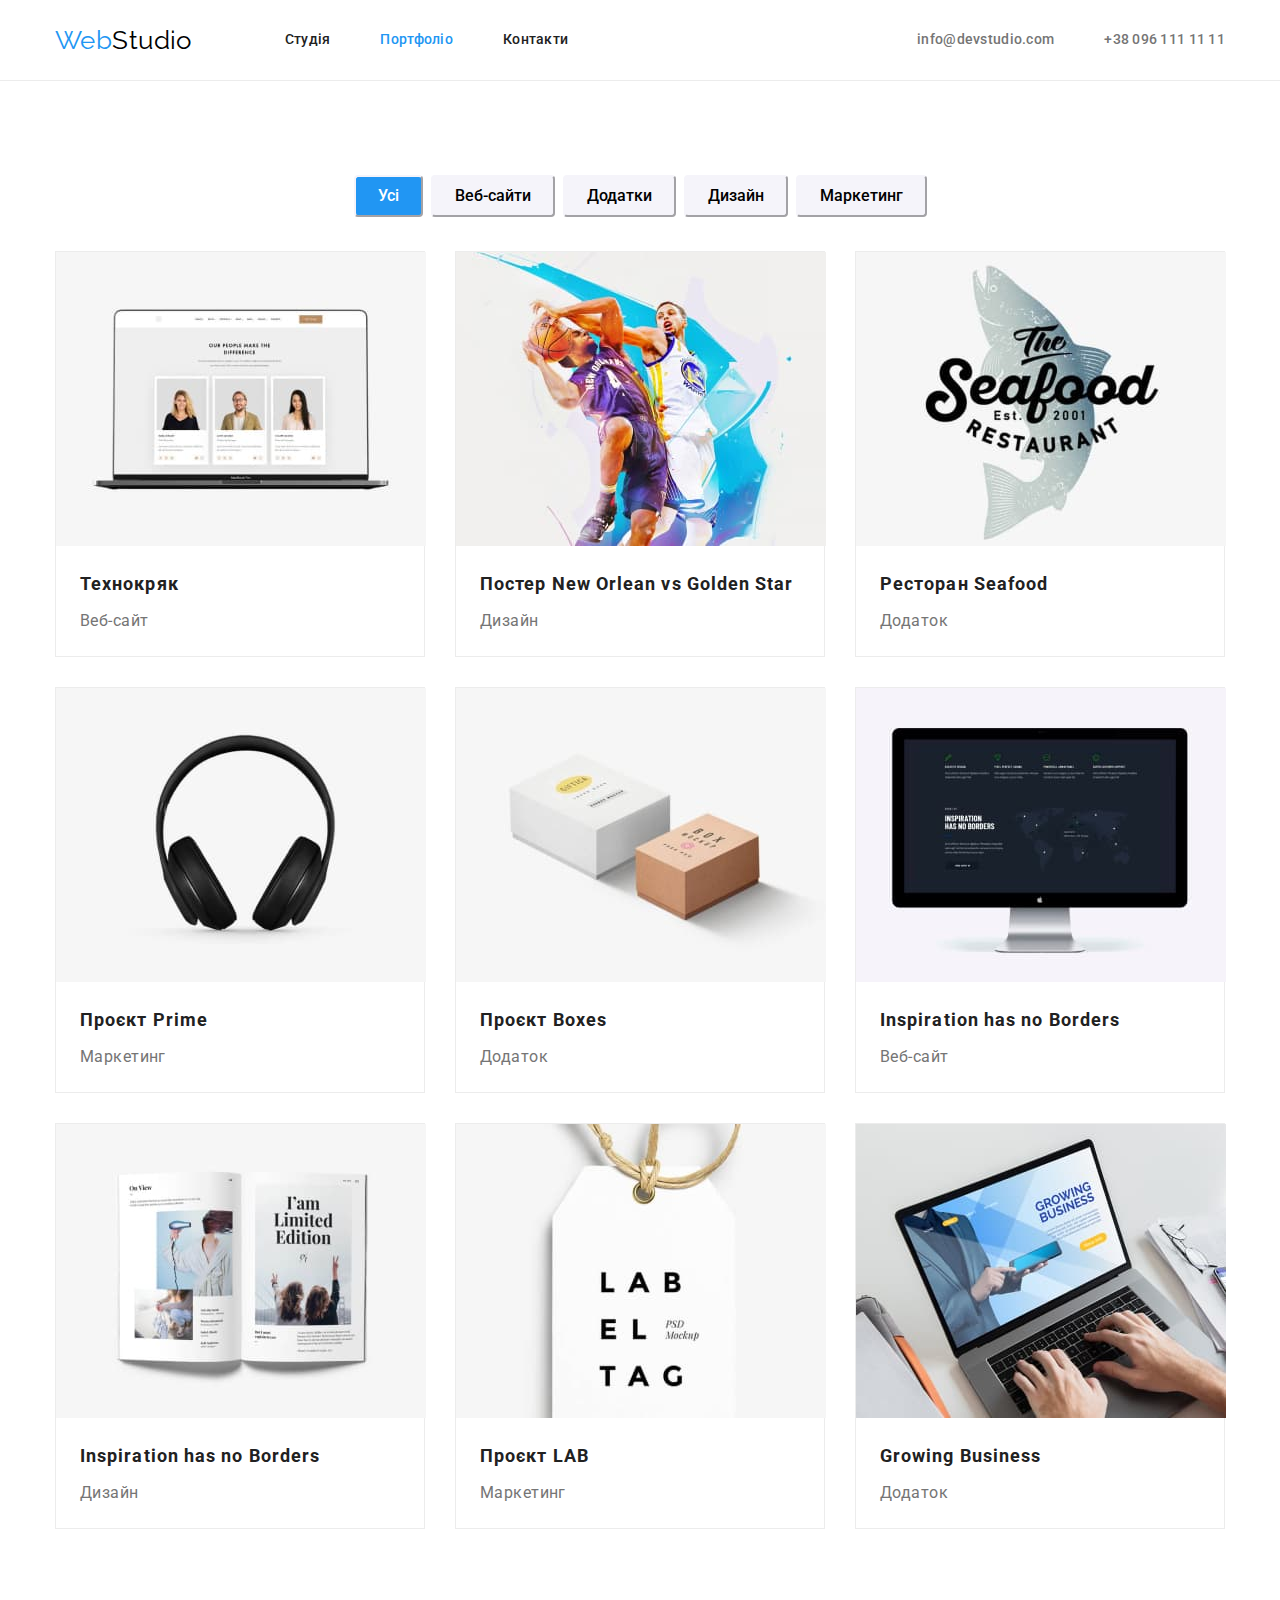
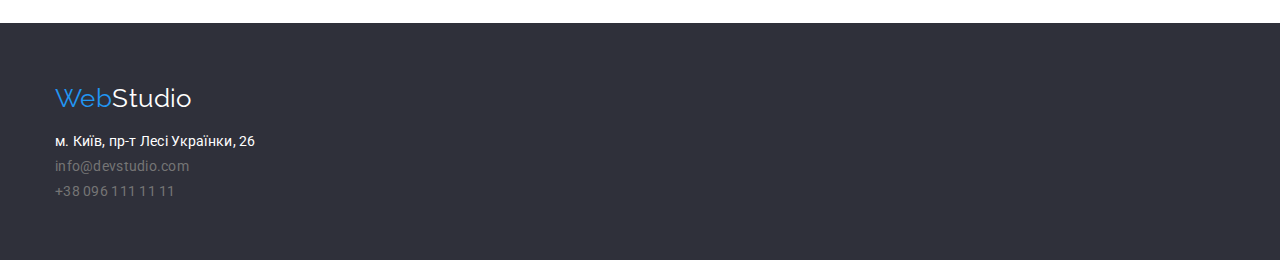
==== commit 6efa69db: "виправлення 06-09-22" ====
--- a/portfolio.html
+++ b/portfolio.html
@@ -1,110 +1,120 @@
 <!DOCTYPE html>
 <html lang="uk">
+
 <head>
     <meta charset="UTF-8">
     <meta http-equiv="X-UA-Compatible" content="IE=edge">
     <meta name="viewport" content="width=device-width, initial-scale=1.0">
-    <link href="https://fonts.googleapis.com/css2?family=Raleway:wght@700&family=Roboto:wght@400;500;700;900&display=swap" rel="stylesheet">
+    <link
+        href="https://fonts.googleapis.com/css2?family=Raleway:wght@700&family=Roboto:wght@400;500;700;900&display=swap"
+        rel="stylesheet">
     <link rel="stylesheet" href="./css/modern-normalize.css">
     <link rel="stylesheet" href="./css/style.css">
     <title>WebStudio</title>
 </head>
+
 <body>
-        <!--шапка-->
-        <header class="header">
-            <nav class="nav-menu container">
-                <a class="logo" href="./index.html">Web<span>Studio</span></a>
-                <ul class="nav-links">
-                    <li class="item"><a class="nav-link"  href="./index.html">Студія</a></li>
-                    <li class="item"><a class="nav-link current" href="./portfolio.html">Портфоліо</a></li>
-                    <li class="item"><a class="nav-link" href="#">Контакти</a></li>
+    <!--шапка-->
+    <header class="header">
+        <nav class="nav-menu container">
+            <a class="logo" href="./index.html">Web<span>Studio</span></a>
+            <ul class="nav-links">
+                <li class="item"><a class="nav-link" href="./index.html">Студія</a></li>
+                <li class="item"><a class="nav-link current" href="./portfolio.html">Портфоліо</a></li>
+                <li class="item"><a class="nav-link" href="#">Контакти</a></li>
+            </ul>
+            <ul class="contact-links">
+                <li class="item"><a class="contact-link" href="mailto:info@devstudio.com">info@devstudio.com</a></li>
+                <li class="item"><a class="contact-link" href="tel:+380961111111">+38 096 111 11 11</a></li>
+            </ul>
+        </nav>
+    </header>
+    <!--основна частина-->
+    <main>
+        <section class="projects">
+            <ul class="container">
+                <li>
+                    <h1 class="visually-hidden">кнопки</h1>
+                    <ul class="projects-btn">
+                        <li> <button class="item-btn total-but current-btn" type="button">Усі</button></li>
+                        <li> <button class="item-btn" type="button">Веб-сайти</button></li>
+                        <li> <button class="item-btn" type="button">Додатки</button></li>
+                        <li> <button class="item-btn" type="button">Дизайн</button></li>
+                        <li> <button class="item-btn" type="button">Маркетинг</button></li>
+                    </ul>
+                </li>
+                <li>
+                    <h2 class="visually-hidden">проекти</h2>
+                    <ul class="project-cards">
+                        <li class="project-card"><img src="./images/img-technokrak.jpg" alt="включений ноутбук"
+                                width="370">
+                            <h3 class="project-title">Технокряк</h3>
+                            <p class="project-type">Веб-сайт</p>
+                        </li>
+
+                        <li class="project-card"><img src="./images/img-poster_NO.jpg" alt="гра в басткетбол"
+                                width="370">
+                            <h3 class="project-title">Постер New Orlean vs Golden Star</h3>
+                            <p class="project-type">Дизайн</p>
+                        </li>
+
+                        <li class="project-card"><img src="./images/img-seafood.jpg" alt="логотип з рибою" width="370">
+                            <h3 class="project-title">Ресторан Seafood</h3>
+                            <p class="project-type">Додаток</p>
+                        </li>
+
+                        <li class="project-card"><img src="./images/img-prime.jpg" alt="фото навушників" width="370">
+                            <h3 class="project-title">Проєкт Prime</h3>
+                            <p class="project-type">Маркетинг</p>
+                        </li>
+
+                        <li class="project-card"><img src="./images/img-boxes.jpg" alt="картонні коробочки" width="370">
+                            <h3 class="project-title">Проєкт Boxes</h3>
+                            <p class="project-type">Додаток</p>
+                        </li>
+                        <li class="project-card"><img src="./images/img-inspiration.jpg" alt="монітор" width="370">
+                            <h3 class="project-title">Inspiration has no Borders</h3>
+                            <p class="project-type">Веб-сайт</p>
+                        </li>
+                        <li class="project-card"><img src="./images/img-limited_edition.jpg" alt="відкрита книга"
+                                width="370">
+                            <h3 class="project-title">Inspiration has no Borders</h3>
+                            <p class="project-type">Дизайн</p>
+                        </li>
+                        <li class="project-card"><img src="./images/img-LAB.jpg" alt="бейджік-бірка" width="370">
+                            <h3 class="project-title">Проєкт LAB</h3>
+                            <p class="project-type">Маркетинг</p>
+                        </li>
+                        <li class="project-card"><img src="./images/img-growing_business.jpg" alt="робота на ноутбукі"
+                                width="370">
+                            <h3 class="project-title">Growing Business</h3>
+                            <p class="project-type">Додаток</p>
+                        </li>
+                    </ul>
+                </li>
+            </ul>
+
+
+        </section>
+        <section>
+
+        </section>
+    </main>
+    <!--футер-->
+    <footer class="footer">
+        <div class="container">
+            <a class="logo-footer" href="./index.html">Web<span>Studio</span></a>
+            <address>
+                <ul>
+                    <li><a class="contact-link footer-link adr-color" href="https://goo.gl/maps/jW1vsAmsS1k6WTaD8"
+                            target="_blank" rel="noopener noreferrer">м. Київ, пр-т Лесі Українки, 26</a></li>
+                    <li><a class="contact-link footer-link" href="mailto:info@devstudio.com">info@devstudio.com</a></li>
+                    <li><a class="contact-link footer-link" href="tel:+380961111111">+38 096 111 11 11</a></li>
                 </ul>
-                <ul class="contact-links">
-                    <li class="item"><a class="contact-link" href="mailto:info@devstudio.com">info@devstudio.com</a></li>
-                    <li class="item"><a class="contact-link" href="tel:+380961111111">+38 096 111 11 11</a></li> 
-                </ul>
-            </nav>
-        </header>
-        <!--основна частина-->
-        <main>
-            <section class="projects">
-                <ul class="container">
-                    <li>
-                        <h1 class="visually-hidden">кнопки</h1>
-                        <ul class="projects-btn">
-                            <li> <button class="item-btn total-but current-btn"  type="button">Усі</button></li>
-                            <li> <button class="item-btn" type="button">Веб-сайти</button></li>
-                            <li> <button class="item-btn" type="button">Додатки</button></li>
-                            <li> <button class="item-btn" type="button">Дизайн</button></li>
-                            <li> <button class="item-btn" type="button">Маркетинг</button></li>
-                        </ul>
-                    </li>
-                    <li>
-                        <h2 class="visually-hidden">проекти</h2>
-                        <ul class="project-cards">                
-                            <li class="project-card"><img src="./images/img-technokrak.jpg" alt="включений ноутбук" width="370">
-                                <h3 class="project-title">Технокряк</h3>
-                                <p class="project-type">Веб-сайт</p>
-                            </li>
-                                
-                            <li class="project-card"><img src="./images/img-poster_NO.jpg" alt="гра в басткетбол" width="370">
-                                <h3 class="project-title">Постер New Orlean vs Golden Star</h3>
-                                <p class="project-type">Дизайн</p>
-                            </li>
-            
-                            <li class="project-card"><img src="./images/img-seafood.jpg" alt="логотип з рибою" width="370">
-                                <h3 class="project-title">Ресторан Seafood</h3>
-                                <p class="project-type">Додаток</p>
-                            </li>
-            
-                            <li class="project-card"><img src="./images/img-prime.jpg" alt="фото навушників" width="370">
-                                <h3 class="project-title">Проєкт Prime</h3>
-                                <p class="project-type">Маркетинг</p>
-                            </li>
+            </address>
+        </div>
 
-                            <li class="project-card"><img src="./images/img-boxes.jpg" alt="картонні коробочки" width="370">
-                                <h3 class="project-title">Проєкт Boxes</h3>
-                                <p class="project-type">Додаток</p>
-                            </li>
-                            <li class="project-card"><img src="./images/img-inspiration.jpg" alt="монітор" width="370">
-                                <h3 class="project-title">Inspiration has no Borders</h3>
-                                <p class="project-type">Веб-сайт</p>
-                            </li>
-                            <li class="project-card"><img src="./images/img-limited_edition.jpg" alt="відкрита книга" width="370">
-                                <h3 class="project-title">Inspiration has no Borders</h3>
-                                <p class="project-type">Дизайн</p>
-                            </li>
-                            <li class="project-card"><img src="./images/img-LAB.jpg" alt="бейджік-бірка" width="370">
-                                <h3 class="project-title">Проєкт LAB</h3>
-                                <p class="project-type">Маркетинг</p>
-                            </li>
-                            <li class="project-card"><img src="./images/img-growing_business.jpg" alt="робота на ноутбукі" width="370">
-                                <h3 class="project-title">Growing Business</h3>
-                                <p class="project-type">Додаток</p>
-                            </li>
-                        </ul>
-                    </li>
-                </ul>
-                
-                
-            </section>   
-            <section>
-                
-            </section>
-        </main>
-        <!--футер-->
-        <footer class="footer">
-            <div class="container">
-                <a class="logo-footer" href="./index.html">Web<span>Studio</span></a>
-                <address>
-                    <ul>
-                        <li><a class="contact-link adr-color" href="https://goo.gl/maps/jW1vsAmsS1k6WTaD8" target="_blank" rel="noopener noreferrer">м. Київ, пр-т Лесі Українки, 26</a></li>
-                        <li><a class="contact-link" href="mailto:info@devstudio.com">info@devstudio.com</a></li>
-                        <li><a class="contact-link" href="tel:+380961111111">+38 096 111 11 11</a></li>
-                    </ul>
-                </address>
-            </div>
-            
-        </footer>
+    </footer>
 </body>
+
 </html>--- a/css/style.css
+++ b/css/style.css
@@ -2,14 +2,14 @@
     --main-color: #212121;
     --second-color: #ffffff;
     --one-color: #000000;
-    --two-color:  #757575;
+    --two-color: #757575;
     --three-color: #F5F4FA;
     --line-color: #ECECEC;
     --line-color-second: #EEEEEE;
     --main-btn-color: #2196F3;
     --main-bg-color: #2F303A;
 
-} 
+}
 
 /*    утіліти */
 
@@ -21,28 +21,38 @@
     background-color: var(--second-color);
     letter-spacing: 0.03em;
 }
-  
+
 a {
     text-decoration: none;
-    color:inherit;
-}
-  
+    color: inherit;
+}
+
 ul {
     padding: 0;
     margin: 0;
     list-style: none;
 }
 
-p, h1, h2, h3, h4, h5, h6 {
+p,
+h1,
+h2,
+h3,
+h4,
+h5,
+h6 {
     margin: 0;
-}  
-  
+}
+
 button {
     cursor: pointer;
 }
 
 address {
     font-style: normal;
+}
+
+img {
+    display: block;
 }
 
 .container {
@@ -50,7 +60,7 @@
     padding-left: 15px;
     padding-right: 15px;
     margin-left: auto;
-    margin-right: auto;     
+    margin-right: auto;
 }
 
 /*    header- index   */
@@ -63,13 +73,13 @@
     margin-right: 93px;
 }
 
-.logo > span {
+.logo>span {
     color: var(--one-color);
 }
-  
+
 .nav-link {
     display: block;
-    padding: 32px 0; 
+    padding: 32px 0;
 
     font-weight: 500;
     line-height: 1.14;
@@ -82,7 +92,7 @@
 
 .contact-link {
     display: block;
-    
+
     font-weight: 500;
     line-height: 1.14;
     letter-spacing: 0.02em;
@@ -95,7 +105,8 @@
     margin-right: 50px;
 }
 
-.contact-link:hover, .contact-link:focus {
+.contact-link:hover,
+.contact-link:focus {
     color: var(--main-btn-color);
 }
 
@@ -105,12 +116,12 @@
 
 .nav-menu {
     display: flex;
-    align-items: center;    
+    align-items: center;
 }
 
 .nav-links {
     display: flex;
-    
+
 }
 
 .contact-links {
@@ -135,7 +146,7 @@
     margin-right: auto;
     margin-bottom: 30px;
     width: 696px;
-    
+
     font-weight: 900;
     font-size: 44px;
     line-height: 1.36;
@@ -145,6 +156,7 @@
 }
 
 .hero-button {
+    font-family: 'Roboto';
     font-weight: 700;
     line-height: 2.14;
     letter-spacing: 0.06em;
@@ -156,31 +168,32 @@
     border-radius: 4px;
 }
 
-.hero-button:hover, .hero-button:focus  {
-    color: var(--main-btn-color);
-    background-color:  var(--second-color);
+.hero-button:hover,
+.hero-button:focus {
+    color: var(--main-btn-color);
+    background-color: var(--second-color);
     border-color: var(--main-btn-color);
 }
 
-.hero-button:active  {
+.hero-button:active {
     color: var(--main-btn-color);
     background-color: var(--second-color);
     border-color: var(--main-btn-color);
 }
 
 .visually-hidden {
-        border: 0;
-        clip: rect(0 0 0 0);
-        height: 1px;
-        margin: -1px;
-        overflow: hidden;
-        padding: 0;
-        position: absolute;
-        width: 1px;
-}
-
-
- /*   section  work */
+    border: 0;
+    clip: rect(0 0 0 0);
+    height: 1px;
+    margin: -1px;
+    overflow: hidden;
+    padding: 0;
+    position: absolute;
+    width: 1px;
+}
+
+
+/*   section  work */
 
 .work {
     background-color: var(--second-color);
@@ -190,14 +203,14 @@
 
 .work-center {
     display: flex;
-      
-}
-
-.work-center > li {
+
+}
+
+.work-center>li {
     width: 270px;
 }
 
-.work-center > li:not(:last-child) {
+.work-center>li:not(:last-child) {
     margin-left: 30px;
 }
 
@@ -223,7 +236,7 @@
     display: flex;
 }
 
-.work-images > li:not(:last-child) {
+.work-images>li:not(:last-child) {
     margin-right: 30px;
     margin-bottom: 94px;
 }
@@ -239,7 +252,7 @@
     display: flex;
 }
 
-.team-cards > li {
+.team-cards>li {
     padding-bottom: 30px;
 
     text-align: center;
@@ -250,7 +263,7 @@
 
 }
 
-.team-cards > li:not(:last-child) {
+.team-cards>li:not(:last-child) {
     margin-right: 30px;
 }
 
@@ -260,6 +273,7 @@
     font-size: 16px;
     line-height: 1.19;
 }
+
 .team-position {
     margin-top: 10px;
     font-size: 16px;
@@ -271,14 +285,14 @@
 
 .footer {
     padding: 60px 0;
-    background-color: var(--main-bg-color);    
-}
-
-address > ul > li:first-child {
+    background-color: var(--main-bg-color);
+}
+
+address>ul>li:first-child {
     margin-top: 20px;
 }
 
-address > ul > li:not(:last-child) {
+address>ul>li:not(:last-child) {
     margin-bottom: 9px;
 }
 
@@ -288,15 +302,19 @@
     font-size: 26px;
     line-height: 1.19;
     color: var(--main-btn-color);
-    
-}
-
-.logo-footer > span {
-    color: var(--second-color);
-}
-
-.footer > .container > ul > li {
-    margin-top: 9px;    
+
+}
+
+.footer-link {
+    font-weight: 400;
+}
+
+.logo-footer>span {
+    color: var(--second-color);
+}
+
+.footer>.container>ul>li {
+    margin-top: 9px;
 }
 
 .adr-color {
@@ -315,11 +333,12 @@
     justify-content: center;
 }
 
-.projects-btn > li:not(:last-child) {
+.projects-btn>li:not(:last-child) {
     margin-right: 8px;
 }
 
 .item-btn {
+    font-family: 'Roboto';
     padding: 6px 22px;
     font-weight: 500;
     font-size: 16px;
@@ -339,7 +358,8 @@
 }
 
 
-.item-btn:hover, .item-btn:focus {
+.item-btn:hover,
+.item-btn:focus {
     color: var(--second-color);
     background-color: var(--main-btn-color);
     border-color: var(--main-btn-color);
@@ -357,10 +377,10 @@
     margin-right: 30px;
 
     width: 370px;
-    padding-bottom:  20px;
+    padding-bottom: 20px;
     background-color: var(--second-color);
     border: 1px solid var(--line-color);
-    
+
 }
 
 .project-card:nth-child(3n) {
@@ -371,8 +391,8 @@
     margin-bottom: 0;
 }
 
-.project-card > h3,
-.project-card > p {
+.project-card>h3,
+.project-card>p {
     margin-left: 24px;
     margin-right: 24px;
 }
@@ -390,6 +410,4 @@
     font-size: 16px;
     line-height: 1.875;
     color: var(--two-color);
-}
-
-
+}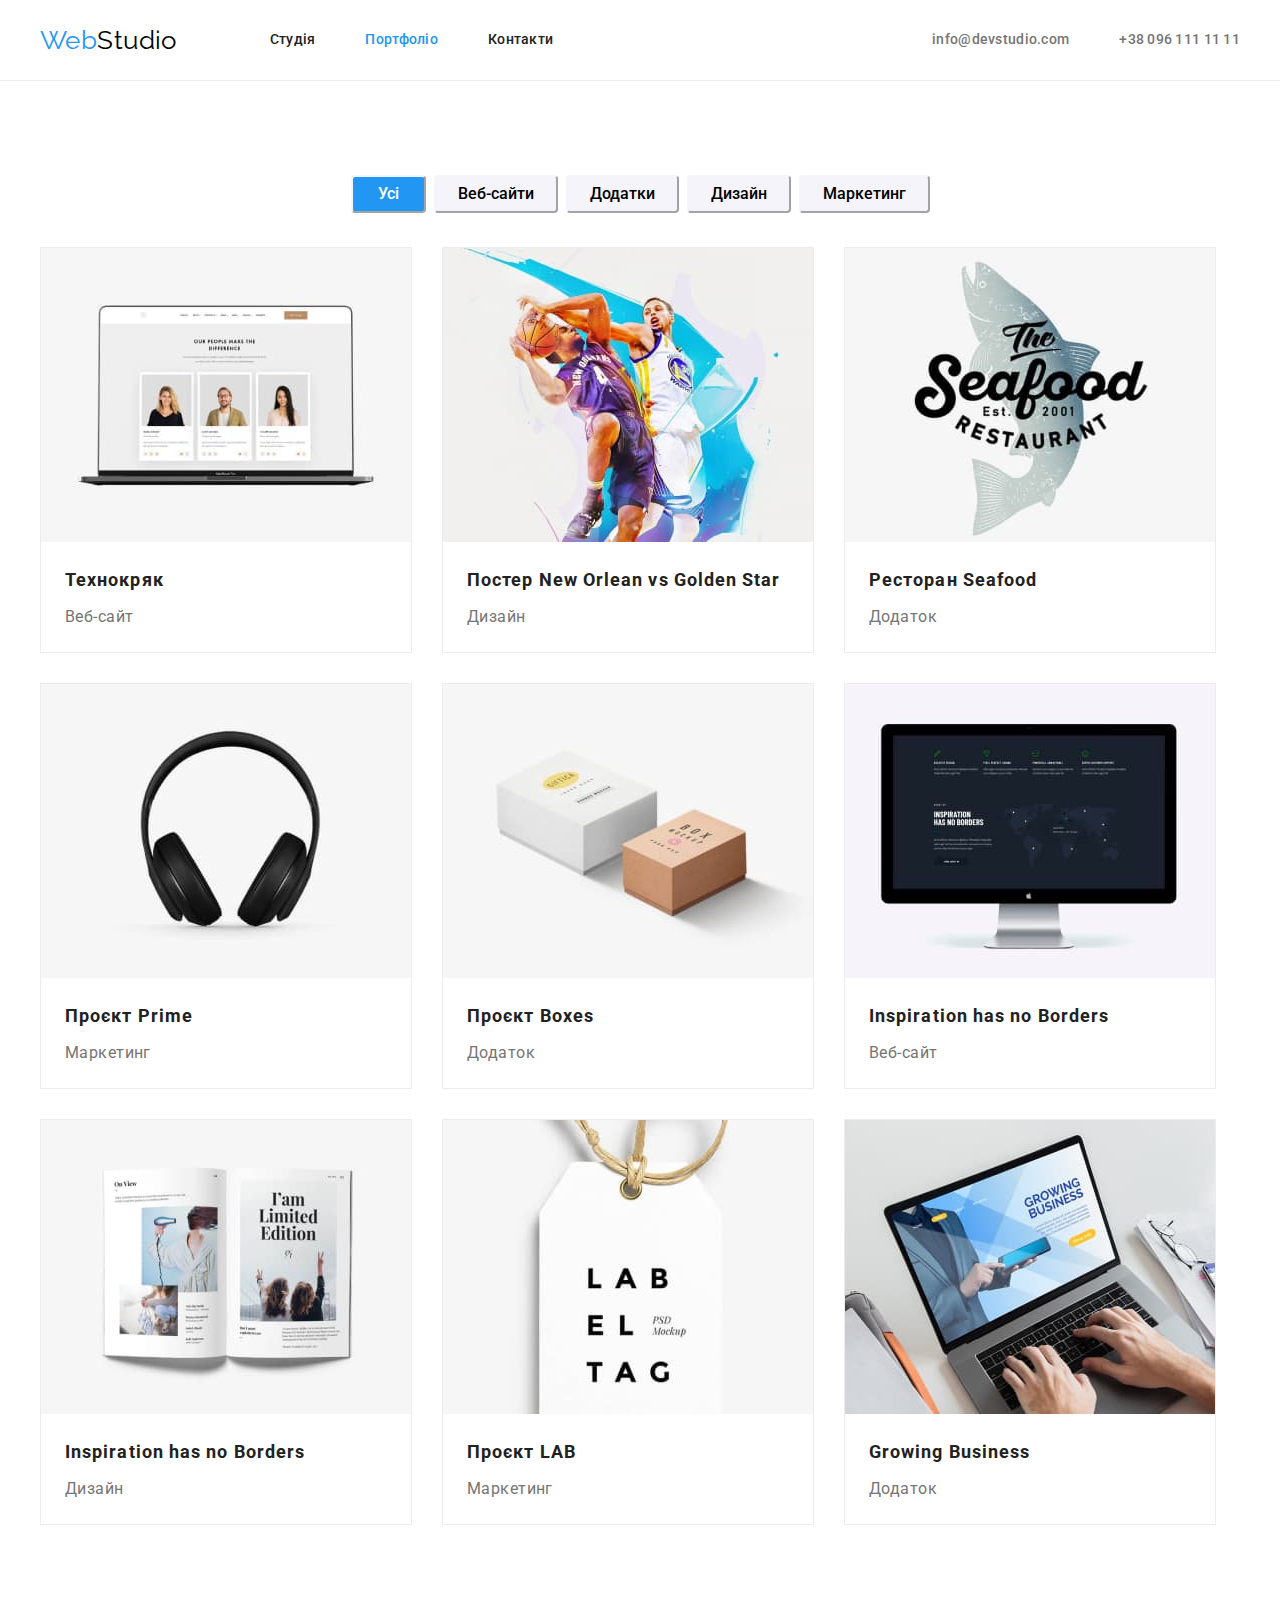
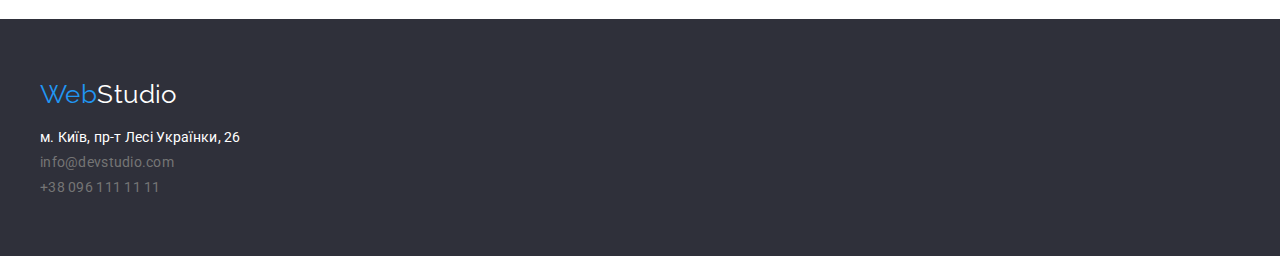
==== commit 4f3a22f6: "виправлення-2" ====
--- a/portfolio.html
+++ b/portfolio.html
@@ -1,120 +1,188 @@
 <!DOCTYPE html>
 <html lang="uk">
+  <head>
+    <meta charset="UTF-8" />
+    <meta http-equiv="X-UA-Compatible" content="IE=edge" />
+    <meta name="viewport" content="width=device-width, initial-scale=1.0" />
+    <link rel="stylesheet" href="./css/modern-normalize.css" />
+    <link
+      href="https://fonts.googleapis.com/css2?family=Raleway:wght@700&family=Roboto:wght@400;500;700;900&display=swap"
+      rel="stylesheet"
+    />
+    <link rel="stylesheet" href="./css/style.css" />
+    <title>WebStudio</title>
+  </head>
 
-<head>
-    <meta charset="UTF-8">
-    <meta http-equiv="X-UA-Compatible" content="IE=edge">
-    <meta name="viewport" content="width=device-width, initial-scale=1.0">
-    <link
-        href="https://fonts.googleapis.com/css2?family=Raleway:wght@700&family=Roboto:wght@400;500;700;900&display=swap"
-        rel="stylesheet">
-    <link rel="stylesheet" href="./css/modern-normalize.css">
-    <link rel="stylesheet" href="./css/style.css">
-    <title>WebStudio</title>
-</head>
-
-<body>
+  <body>
     <!--шапка-->
     <header class="header">
-        <nav class="nav-menu container">
-            <a class="logo" href="./index.html">Web<span>Studio</span></a>
-            <ul class="nav-links">
-                <li class="item"><a class="nav-link" href="./index.html">Студія</a></li>
-                <li class="item"><a class="nav-link current" href="./portfolio.html">Портфоліо</a></li>
-                <li class="item"><a class="nav-link" href="#">Контакти</a></li>
-            </ul>
-            <ul class="contact-links">
-                <li class="item"><a class="contact-link" href="mailto:info@devstudio.com">info@devstudio.com</a></li>
-                <li class="item"><a class="contact-link" href="tel:+380961111111">+38 096 111 11 11</a></li>
-            </ul>
-        </nav>
+      <nav class="nav-menu container">
+        <a class="logo" href="./index.html">Web<span>Studio</span></a>
+        <ul class="nav-links">
+          <li class="item">
+            <a class="nav-link" href="./index.html">Студія</a>
+          </li>
+          <li class="item">
+            <a class="nav-link current" href="./portfolio.html">Портфоліо</a>
+          </li>
+          <li class="item"><a class="nav-link" href="#">Контакти</a></li>
+        </ul>
+        <ul class="contact-links">
+          <li class="item">
+            <a class="contact-link" href="mailto:info@devstudio.com"
+              >info@devstudio.com</a
+            >
+          </li>
+          <li class="item">
+            <a class="contact-link" href="tel:+380961111111"
+              >+38 096 111 11 11</a
+            >
+          </li>
+        </ul>
+      </nav>
     </header>
     <!--основна частина-->
     <main>
-        <section class="projects">
-            <ul class="container">
-                <li>
-                    <h1 class="visually-hidden">кнопки</h1>
-                    <ul class="projects-btn">
-                        <li> <button class="item-btn total-but current-btn" type="button">Усі</button></li>
-                        <li> <button class="item-btn" type="button">Веб-сайти</button></li>
-                        <li> <button class="item-btn" type="button">Додатки</button></li>
-                        <li> <button class="item-btn" type="button">Дизайн</button></li>
-                        <li> <button class="item-btn" type="button">Маркетинг</button></li>
-                    </ul>
-                </li>
-                <li>
-                    <h2 class="visually-hidden">проекти</h2>
-                    <ul class="project-cards">
-                        <li class="project-card"><img src="./images/img-technokrak.jpg" alt="включений ноутбук"
-                                width="370">
-                            <h3 class="project-title">Технокряк</h3>
-                            <p class="project-type">Веб-сайт</p>
-                        </li>
+      <section class="projects">
+        <ul class="container">
+          <li>
+            <h1 class="visually-hidden">кнопки</h1>
+            <ul class="projects-btn">
+              <li>
+                <button class="item-btn total-btn current-btn" type="button">
+                  Усі
+                </button>
+              </li>
+              <li><button class="item-btn" type="button">Веб-сайти</button></li>
+              <li><button class="item-btn" type="button">Додатки</button></li>
+              <li><button class="item-btn" type="button">Дизайн</button></li>
+              <li><button class="item-btn" type="button">Маркетинг</button></li>
+            </ul>
+          </li>
+          <li>
+            <h2 class="visually-hidden">проекти</h2>
+            <ul class="project-cards">
+              <li class="project-card">
+                <img
+                  src="./images/img-technokrak.jpg"
+                  alt="включений ноутбук"
+                  width="370"
+                />
+                <div class="card-item"><h3 class="project-title">Технокряк</h3>
+                  <p class="project-type">Веб-сайт</p></div>
+              </li>
 
-                        <li class="project-card"><img src="./images/img-poster_NO.jpg" alt="гра в басткетбол"
-                                width="370">
-                            <h3 class="project-title">Постер New Orlean vs Golden Star</h3>
-                            <p class="project-type">Дизайн</p>
-                        </li>
+              <li class="project-card">
+                <img
+                  src="./images/img-poster_NO.jpg"
+                  alt="гра в басткетбол"
+                  width="370"
+                />
+                <div class="card-item"><h3 class="project-title">Постер New Orlean vs Golden Star</h3>
+                  <p class="project-type">Дизайн</p></div>
+              </li>
 
-                        <li class="project-card"><img src="./images/img-seafood.jpg" alt="логотип з рибою" width="370">
-                            <h3 class="project-title">Ресторан Seafood</h3>
-                            <p class="project-type">Додаток</p>
-                        </li>
+              <li class="project-card">
+                <img
+                  src="./images/img-seafood.jpg"
+                  alt="логотип з рибою"
+                  width="370"
+                />
+                <div class="card-item"><h3 class="project-title">Ресторан Seafood</h3>
+                  <p class="project-type">Додаток</p></div>
+              </li>
 
-                        <li class="project-card"><img src="./images/img-prime.jpg" alt="фото навушників" width="370">
-                            <h3 class="project-title">Проєкт Prime</h3>
-                            <p class="project-type">Маркетинг</p>
-                        </li>
+              <li class="project-card">
+                <img
+                  src="./images/img-prime.jpg"
+                  alt="фото навушників"
+                  width="370"
+                />
+                <div class="card-item"><h3 class="project-title">Проєкт Prime</h3>
+                  <p class="project-type">Маркетинг</p></div>
+              </li>
 
-                        <li class="project-card"><img src="./images/img-boxes.jpg" alt="картонні коробочки" width="370">
-                            <h3 class="project-title">Проєкт Boxes</h3>
-                            <p class="project-type">Додаток</p>
-                        </li>
-                        <li class="project-card"><img src="./images/img-inspiration.jpg" alt="монітор" width="370">
-                            <h3 class="project-title">Inspiration has no Borders</h3>
-                            <p class="project-type">Веб-сайт</p>
-                        </li>
-                        <li class="project-card"><img src="./images/img-limited_edition.jpg" alt="відкрита книга"
-                                width="370">
-                            <h3 class="project-title">Inspiration has no Borders</h3>
-                            <p class="project-type">Дизайн</p>
-                        </li>
-                        <li class="project-card"><img src="./images/img-LAB.jpg" alt="бейджік-бірка" width="370">
-                            <h3 class="project-title">Проєкт LAB</h3>
-                            <p class="project-type">Маркетинг</p>
-                        </li>
-                        <li class="project-card"><img src="./images/img-growing_business.jpg" alt="робота на ноутбукі"
-                                width="370">
-                            <h3 class="project-title">Growing Business</h3>
-                            <p class="project-type">Додаток</p>
-                        </li>
-                    </ul>
-                </li>
+              <li class="project-card">
+                <img
+                  src="./images/img-boxes.jpg"
+                  alt="картонні коробочки"
+                  width="370"
+                />
+                <div class="card-item"><h3 class="project-title">Проєкт Boxes</h3>
+                  <p class="project-type">Додаток</p></div>
+              </li>
+              <li class="project-card">
+                <img
+                  src="./images/img-inspiration.jpg"
+                  alt="монітор"
+                  width="370"
+                />
+                <div class="card-item"><h3 class="project-title">Inspiration has no Borders</h3>
+                  <p class="project-type">Веб-сайт</p></div>
+              </li>
+              <li class="project-card">
+                <img
+                  src="./images/img-limited_edition.jpg"
+                  alt="відкрита книга"
+                  width="370"
+                />
+                <div class="card-item"><h3 class="project-title">Inspiration has no Borders</h3>
+                  <p class="project-type">Дизайн</p></div>
+              </li>
+              <li class="project-card">
+                <img
+                  src="./images/img-LAB.jpg"
+                  alt="бейджік-бірка"
+                  width="370"
+                />
+                <div class="card-item"><h3 class="project-title">Проєкт LAB</h3>
+                  <p class="project-type">Маркетинг</p></div>
+              </li>
+              <li class="project-card">
+                <img
+                  src="./images/img-growing_business.jpg"
+                  alt="робота на ноутбукі"
+                  width="370"
+                />
+                <div class="card-item"><h3 class="project-title">Growing Business</h3>
+                  <p class="project-type">Додаток</p></div>
+              </li>
             </ul>
-
-
-        </section>
-        <section>
-
-        </section>
+          </li>
+        </ul>
+      </section>
+      <section></section>
     </main>
     <!--футер-->
     <footer class="footer">
-        <div class="container">
-            <a class="logo-footer" href="./index.html">Web<span>Studio</span></a>
-            <address>
-                <ul>
-                    <li><a class="contact-link footer-link adr-color" href="https://goo.gl/maps/jW1vsAmsS1k6WTaD8"
-                            target="_blank" rel="noopener noreferrer">м. Київ, пр-т Лесі Українки, 26</a></li>
-                    <li><a class="contact-link footer-link" href="mailto:info@devstudio.com">info@devstudio.com</a></li>
-                    <li><a class="contact-link footer-link" href="tel:+380961111111">+38 096 111 11 11</a></li>
-                </ul>
-            </address>
-        </div>
-
+      <div class="container">
+        <a class="logo-footer" href="./index.html">Web<span>Studio</span></a>
+        <address>
+          <ul>
+            <li>
+              <a
+                class="contact-link footer-link adr-color"
+                href="https://goo.gl/maps/jW1vsAmsS1k6WTaD8"
+                target="_blank"
+                rel="noopener noreferrer"
+                >м. Київ, пр-т Лесі Українки, 26</a
+              >
+            </li>
+            <li>
+              <a
+                class="contact-link footer-link"
+                href="mailto:info@devstudio.com"
+                >info@devstudio.com</a
+              >
+            </li>
+            <li>
+              <a class="contact-link footer-link" href="tel:+380961111111"
+                >+38 096 111 11 11</a
+              >
+            </li>
+          </ul>
+        </address>
+      </div>
     </footer>
-</body>
-
-</html>+  </body>
+</html>
--- a/css/style.css
+++ b/css/style.css
@@ -1,36 +1,35 @@
 :root {
-    --main-color: #212121;
-    --second-color: #ffffff;
-    --one-color: #000000;
-    --two-color: #757575;
-    --three-color: #F5F4FA;
-    --line-color: #ECECEC;
-    --line-color-second: #EEEEEE;
-    --main-btn-color: #2196F3;
-    --main-bg-color: #2F303A;
-
+  --main-color: #212121;
+  --second-color: #ffffff;
+  --one-color: #000000;
+  --two-color: #757575;
+  --three-color: #f5f4fa;
+  --line-color: #ececec;
+  --line-color-second: #eeeeee;
+  --main-btn-color: #2196f3;
+  --main-bg-color: #2f303a;
 }
 
 /*    утіліти */
 
 body {
-    font-family: 'Roboto', sans-serif;
-    font-size: 14px;
-    line-height: 1.14;
-    color: var(--main-color);
-    background-color: var(--second-color);
-    letter-spacing: 0.03em;
+  font-family: "Roboto", sans-serif;
+  font-size: 14px;
+  line-height: 1.14;
+  color: var(--main-color);
+  background-color: var(--second-color);
+  letter-spacing: 0.03em;
 }
 
 a {
-    text-decoration: none;
-    color: inherit;
+  text-decoration: none;
+  color: inherit;
 }
 
 ul {
-    padding: 0;
-    margin: 0;
-    list-style: none;
+  padding: 0;
+  margin: 0;
+  list-style: none;
 }
 
 p,
@@ -40,374 +39,376 @@
 h4,
 h5,
 h6 {
-    margin: 0;
+  margin: 0;
 }
 
 button {
-    cursor: pointer;
+  cursor: pointer;
 }
 
 address {
-    font-style: normal;
+  font-style: normal;
 }
 
 img {
-    display: block;
+  display: block;
 }
 
 .container {
-    width: 1200px;
-    padding-left: 15px;
-    padding-right: 15px;
-    margin-left: auto;
-    margin-right: auto;
+  width: 1200px;
+  padding-left: 15px;
+  padding-right: 15px;
+  margin-left: auto;
+  margin-right: auto;
 }
 
 /*    header- index   */
 
 .logo {
-    font-family: 'Raleway', sans-serif;
-    font-size: 26px;
-    line-height: 1.19;
-    color: var(--main-btn-color);
-    margin-right: 93px;
-}
-
-.logo>span {
-    color: var(--one-color);
+  font-family: "Raleway", sans-serif;
+  font-size: 26px;
+  line-height: 1.19;
+  color: var(--main-btn-color);
+  margin-right: 93px;
+}
+
+.logo > span {
+  color: var(--one-color);
 }
 
 .nav-link {
-    display: block;
-    padding: 32px 0;
-
-    font-weight: 500;
-    line-height: 1.14;
-    letter-spacing: 0.02em;
+  display: block;
+  padding: 32px 0;
+
+  font-weight: 500;
+  line-height: 1.14;
+  letter-spacing: 0.02em;
 }
 
 .nav-link:hover {
-    color: var(--main-btn-color);
+  color: var(--main-btn-color);
 }
 
 .contact-link {
-    display: block;
-
-    font-weight: 500;
-    line-height: 1.14;
-    letter-spacing: 0.02em;
-    color: var(--two-color);
-
+  display: block;
+
+  font-weight: 500;
+  line-height: 1.14;
+  letter-spacing: 0.02em;
+  color: var(--two-color);
 }
 
 .nav-links .item:not(:last-child),
 .contact-links .item:not(:last-child) {
-    margin-right: 50px;
+  margin-right: 50px;
 }
 
 .contact-link:hover,
 .contact-link:focus {
-    color: var(--main-btn-color);
+  color: var(--main-btn-color);
 }
 
 .header {
-    border-bottom: 1px solid var(--line-color);
+  border-bottom: 1px solid var(--line-color);
+}
+
+.header .container {
+  display: flex;
+  align-items:center;
 }
 
 .nav-menu {
-    display: flex;
-    align-items: center;
+  display: flex;
+  align-items: center;
 }
 
 .nav-links {
-    display: flex;
-
+  display: flex;
 }
 
 .contact-links {
-    display: flex;
-    margin-left: auto;
+  display: flex;
+  margin-left: auto;
 }
 
 .current {
-    color: var(--main-btn-color);
+  color: var(--main-btn-color);
 }
 
 /*   main - sections*/
 
 .hero {
-    background-color: var(--main-bg-color);
-    padding: 200px 0;
-    text-align: center;
+  background-color: var(--main-bg-color);
+  padding: 200px 0;
+  text-align: center;
 }
 
 .hero-title {
-    margin-left: auto;
-    margin-right: auto;
-    margin-bottom: 30px;
-    width: 696px;
-
-    font-weight: 900;
-    font-size: 44px;
-    line-height: 1.36;
-    letter-spacing: 0.06em;
-    text-transform: uppercase;
-    color: var(--second-color);
+  margin-left: auto;
+  margin-right: auto;
+  margin-bottom: 30px;
+  width: 696px;
+
+  font-weight: 900;
+  font-size: 44px;
+  line-height: 1.36;
+  letter-spacing: 0.06em;
+  text-transform: uppercase;
+  color: var(--second-color);
 }
 
 .hero-button {
-    font-family: 'Roboto';
-    font-weight: 700;
-    line-height: 2.14;
-    letter-spacing: 0.06em;
-    color: var(--second-color);
-    border-color: var(--main-btn-color);
-    padding: 10px 32px;
-    background-color: var(--main-btn-color);
-    box-shadow: 0px 4px 4px rgba(0, 0, 0, 0.15);
-    border-radius: 4px;
+  font-family: "Roboto";
+  font-weight: 700;
+  line-height: 2.14;
+  letter-spacing: 0.06em;
+  color: var(--second-color);
+  border-color: var(--main-btn-color);
+  padding: 10px 32px;
+  background-color: var(--main-btn-color);
+  box-shadow: 0px 4px 4px rgba(0, 0, 0, 0.15);
+  border-radius: 4px;
 }
 
 .hero-button:hover,
 .hero-button:focus {
-    color: var(--main-btn-color);
+  color: var(--main-btn-color);
+  background-color: var(--second-color);
+  border-color: var(--main-btn-color);
+}
+
+.hero-button:active {
+  color: var(--main-btn-color);
+  background-color: var(--second-color);
+  border-color: var(--main-btn-color);
+}
+
+.visually-hidden {
+  border: 0;
+  clip: rect(0 0 0 0);
+  height: 1px;
+  margin: -1px;
+  overflow: hidden;
+  padding: 0;
+  position: absolute;
+  width: 1px;
+}
+
+/*   section  work */
+
+.work {
+  background-color: var(--second-color);
+  text-align: start;
+  padding: 94px 0;
+}
+
+.work2 {
     background-color: var(--second-color);
-    border-color: var(--main-btn-color);
-}
-
-.hero-button:active {
-    color: var(--main-btn-color);
-    background-color: var(--second-color);
-    border-color: var(--main-btn-color);
-}
-
-.visually-hidden {
-    border: 0;
-    clip: rect(0 0 0 0);
-    height: 1px;
-    margin: -1px;
-    overflow: hidden;
-    padding: 0;
-    position: absolute;
-    width: 1px;
-}
-
-
-/*   section  work */
-
-.work {
-    background-color: var(--second-color);
-    text-align: start;
-    padding: 94px 0;
+   text-align: start;
+  
 }
 
 .work-center {
-    display: flex;
-
-}
-
-.work-center>li {
-    width: 270px;
-}
-
-.work-center>li:not(:last-child) {
-    margin-left: 30px;
+  display: flex;
+}
+
+.work-center > li {
+  width: 270px;
+}
+
+.work-center > li:not(:last-child) {
+  margin-left: 30px;
 }
 
 .work-title {
-    margin-bottom: 10px;
-    font-size: 14px;
-    text-transform: uppercase;
+  margin-bottom: 10px;
+  font-size: 14px;
+  text-transform: uppercase;
 }
 
 .work-text {
-    line-height: 1.71;
-    color: var(--two-color);
+  line-height: 1.71;
+  color: var(--two-color);
 }
 
 .section-title {
-    text-align: center;
-    font-size: 36px;
-    line-height: 1.17;
-    margin-bottom: 50px;
+  text-align: center;
+  font-size: 36px;
+  line-height: 1.17;
+  margin-bottom: 50px;
 }
 
 .work-images {
-    display: flex;
-}
-
-.work-images>li:not(:last-child) {
-    margin-right: 30px;
-    margin-bottom: 94px;
+  display: flex;
+}
+
+.work-images > li:not(:last-child) {
+  margin-right: 30px;
+  margin-bottom: 94px;
 }
 
 /*   section- team  */
 
 .team {
-    background-color: var(--three-color);
-    padding: 94px 0;
+  background-color: var(--three-color);
+  padding: 94px 0;
 }
 
 .team-cards {
-    display: flex;
-}
-
-.team-cards>li {
-    padding-bottom: 30px;
-
-    text-align: center;
-    width: 270px;
-    background-color: var(--second-color);
-    box-shadow: 0px 1px 3px rgba(0, 0, 0, 0.12), 0px 1px 1px rgba(0, 0, 0, 0.14), 0px 2px 1px rgba(0, 0, 0, 0.2);
-    border-radius: 0px 0px 4px 4px;
-
-}
-
-.team-cards>li:not(:last-child) {
-    margin-right: 30px;
-}
+  display: flex;
+}
+
+.team-cards > li {
+  
+  text-align: center;
+  width: 270px;
+  background-color: var(--second-color);
+  box-shadow: 0px 1px 3px rgba(0, 0, 0, 0.12), 0px 1px 1px rgba(0, 0, 0, 0.14),
+    0px 2px 1px rgba(0, 0, 0, 0.2);
+  border-radius: 0px 0px 4px 4px;
+}
+
+.team-cards > li:not(:last-child) {
+  margin-right: 30px;
+}
+
+.team-card {
+  padding: 30px 0;
+  }
 
 .team-name {
-    margin-top: 30px;
-    font-weight: 500;
-    font-size: 16px;
-    line-height: 1.19;
+  
+  font-weight: 500;
+  font-size: 16px;
+  line-height: 1.19;
 }
 
 .team-position {
-    margin-top: 10px;
-    font-size: 16px;
-    line-height: 1.19;
-    color: var(--two-color);
+  margin-top: 10px;
+  font-size: 16px;
+  line-height: 1.19;
+  color: var(--two-color);
 }
 
 /*   footer  */
 
 .footer {
-    padding: 60px 0;
-    background-color: var(--main-bg-color);
-}
-
-address>ul>li:first-child {
-    margin-top: 20px;
-}
-
-address>ul>li:not(:last-child) {
-    margin-bottom: 9px;
-}
-
+  padding: 60px 0;
+  background-color: var(--main-bg-color);
+}
+
+address  {
+  margin-top: 20px;
+}
+
+address > ul > li:not(:last-child) {
+  margin-bottom: 9px;
+}
 
 .logo-footer {
-    font-family: 'Raleway', sans-serif;
-    font-size: 26px;
-    line-height: 1.19;
-    color: var(--main-btn-color);
-
+  font-family: "Raleway", sans-serif;
+  font-size: 26px;
+  line-height: 1.19;
+  color: var(--main-btn-color);
 }
 
 .footer-link {
-    font-weight: 400;
-}
-
-.logo-footer>span {
-    color: var(--second-color);
-}
-
-.footer>.container>ul>li {
-    margin-top: 9px;
+  font-weight: 400;
+}
+
+.logo-footer > span {
+  color: var(--second-color);
+}
+
+.footer > .container > ul > li {
+  margin-top: 9px;
 }
 
 .adr-color {
-    color: var(--second-color);
+  color: var(--second-color);
 }
 
 /*   portfolio  - main */
 
 .projects {
-    background-color: var(--second-color);
-    padding: 94px 0;
+  background-color: var(--second-color);
+  padding: 94px 0;
 }
 
 .projects-btn {
-    display: flex;
-    justify-content: center;
-}
-
-.projects-btn>li:not(:last-child) {
-    margin-right: 8px;
+  display: flex;
+  justify-content: center;
+}
+
+.projects-btn > li:not(:last-child) {
+  margin-right: 8px;
 }
 
 .item-btn {
-    font-family: 'Roboto';
-    padding: 6px 22px;
-    font-weight: 500;
-    font-size: 16px;
-    line-height: 1.625;
-    background-color: var(--three-color);
-    border-color: var(--three-color);
-    border-radius: 4px;
+  font-family: "Roboto";
+  padding: 4px 22px;
+  font-weight: 500;
+  font-size: 16px;
+  line-height: 1.625;
+  background-color: var(--three-color);
+  border-color: var(--three-color);
+  border-radius: 4px;
 }
 
 .current-btn {
-    color: var(--second-color);
-    background-color: var(--main-btn-color);
+  color: var(--second-color);
+  background-color: var(--main-btn-color);
 }
 
 .total-btn {
-    padding: 6px 25px;
-}
-
+  padding: 4px 25px;
+}
 
 .item-btn:hover,
 .item-btn:focus {
-    color: var(--second-color);
-    background-color: var(--main-btn-color);
-    border-color: var(--main-btn-color);
-    box-shadow: 0px 3px 1px rgba(0, 0, 0, 0.1), 0px 1px 2px rgba(0, 0, 0, 0.08), 0px 2px 2px rgba(0, 0, 0, 0.12);
+  color: var(--second-color);
+  background-color: var(--main-btn-color);
+  border-color: var(--main-btn-color);
+  box-shadow: 0px 3px 1px rgba(0, 0, 0, 0.1), 0px 1px 2px rgba(0, 0, 0, 0.08),
+    0px 2px 2px rgba(0, 0, 0, 0.12);
 }
 
 .project-cards {
-    display: flex;
-    flex-wrap: wrap;
-    margin-top: 34px;
+  display: flex;
+  flex-wrap: wrap;
+  margin-top: 34px;
 }
 
 .project-card {
-    margin-bottom: 30px;
-    margin-right: 30px;
-
-    width: 370px;
-    padding-bottom: 20px;
-    background-color: var(--second-color);
-    border: 1px solid var(--line-color);
-
+  margin-bottom: 30px;
+  margin-right: 30px;
+  width: 370px;
+  background-color: var(--second-color);
+  border: 1px solid var(--line-color);
+}
+
+.card-item {
+  margin: 20px 24px;
 }
 
 .project-card:nth-child(3n) {
-    margin-right: 0;
+  margin-right: 0;
 }
 
 .project-card:nth-last-child(-n + 3) {
-    margin-bottom: 0;
-}
-
-.project-card>h3,
-.project-card>p {
-    margin-left: 24px;
-    margin-right: 24px;
+  margin-bottom: 0;
 }
 
 .project-title {
-    margin-top: 20px;
-    font-weight: 700;
-    font-size: 18px;
-    line-height: 2;
-    letter-spacing: 0.06em;
+  font-weight: 700;
+  font-size: 18px;
+  line-height: 2;
+  letter-spacing: 0.06em;
 }
 
 .project-type {
-    margin-top: 4px;
-    font-size: 16px;
-    line-height: 1.875;
-    color: var(--two-color);
-}+  margin-top: 4px;
+  font-size: 16px;
+  line-height: 1.875;
+  color: var(--two-color);
+}
